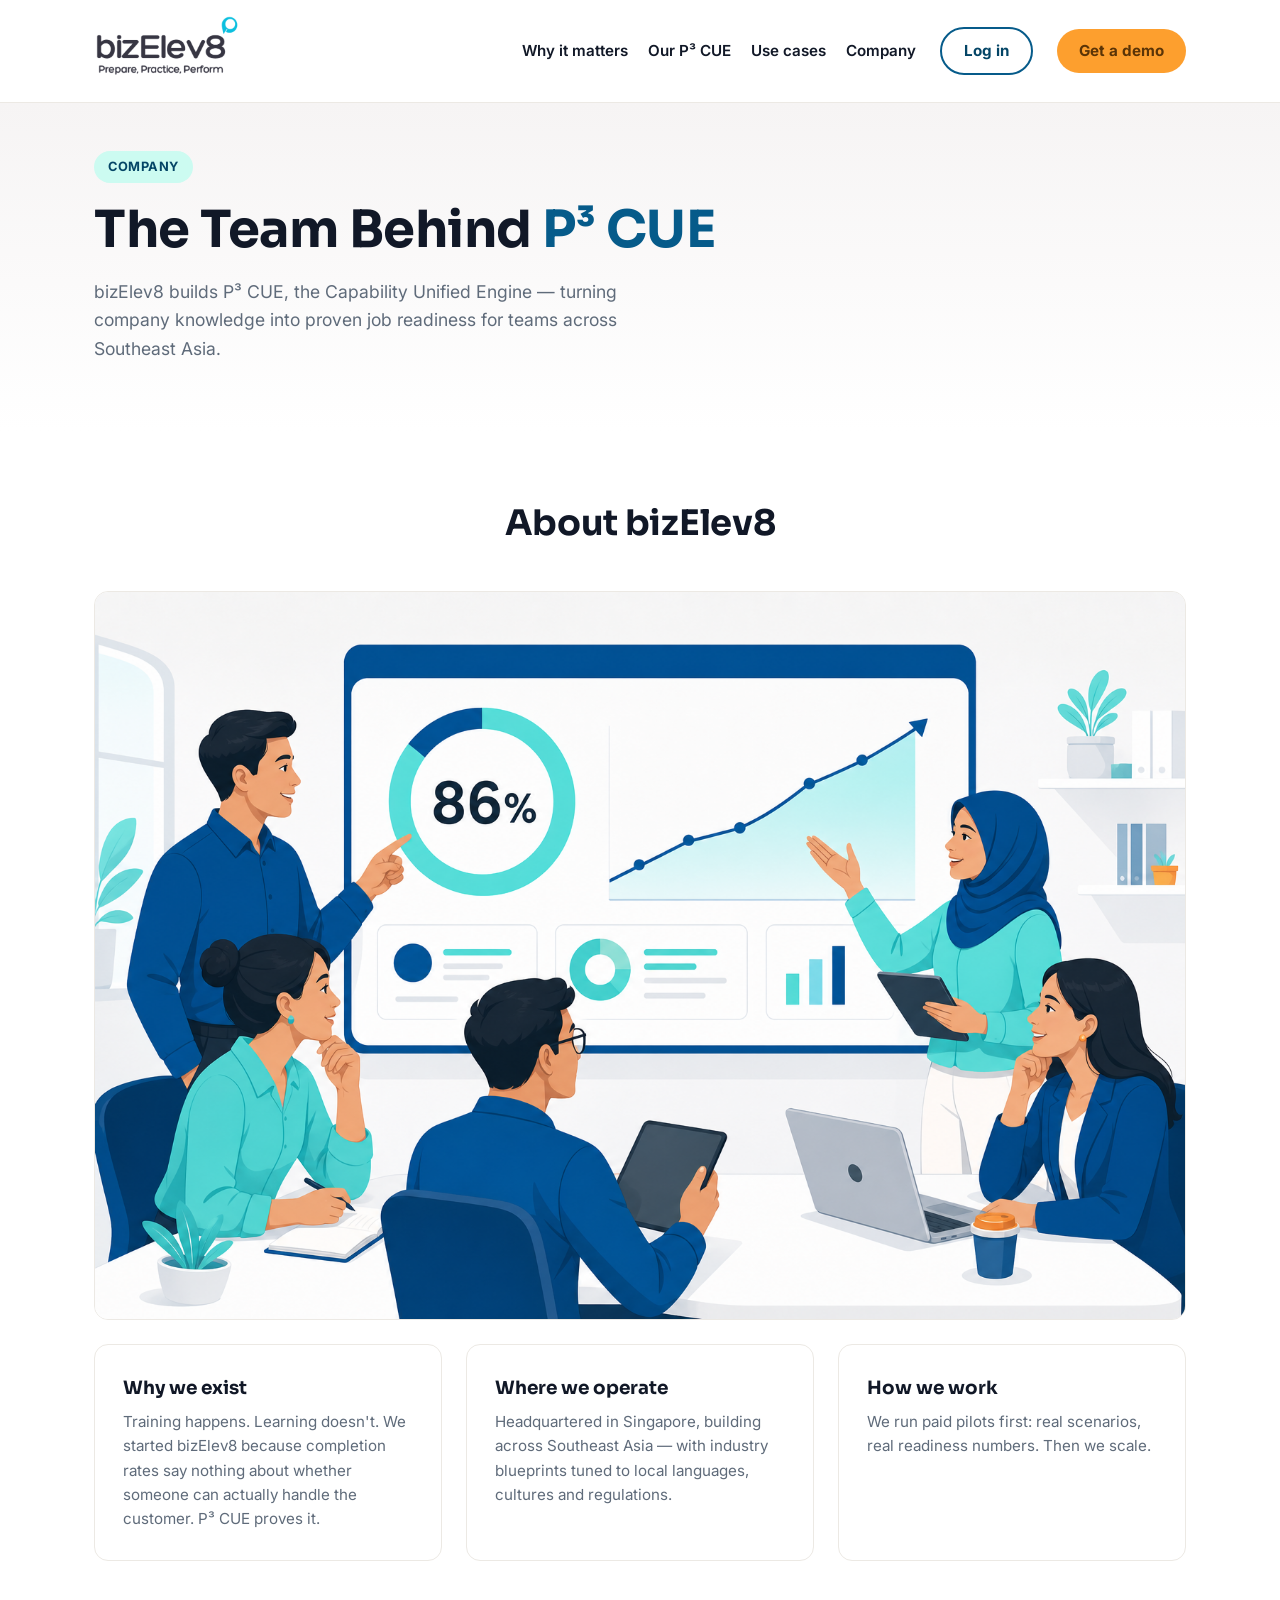
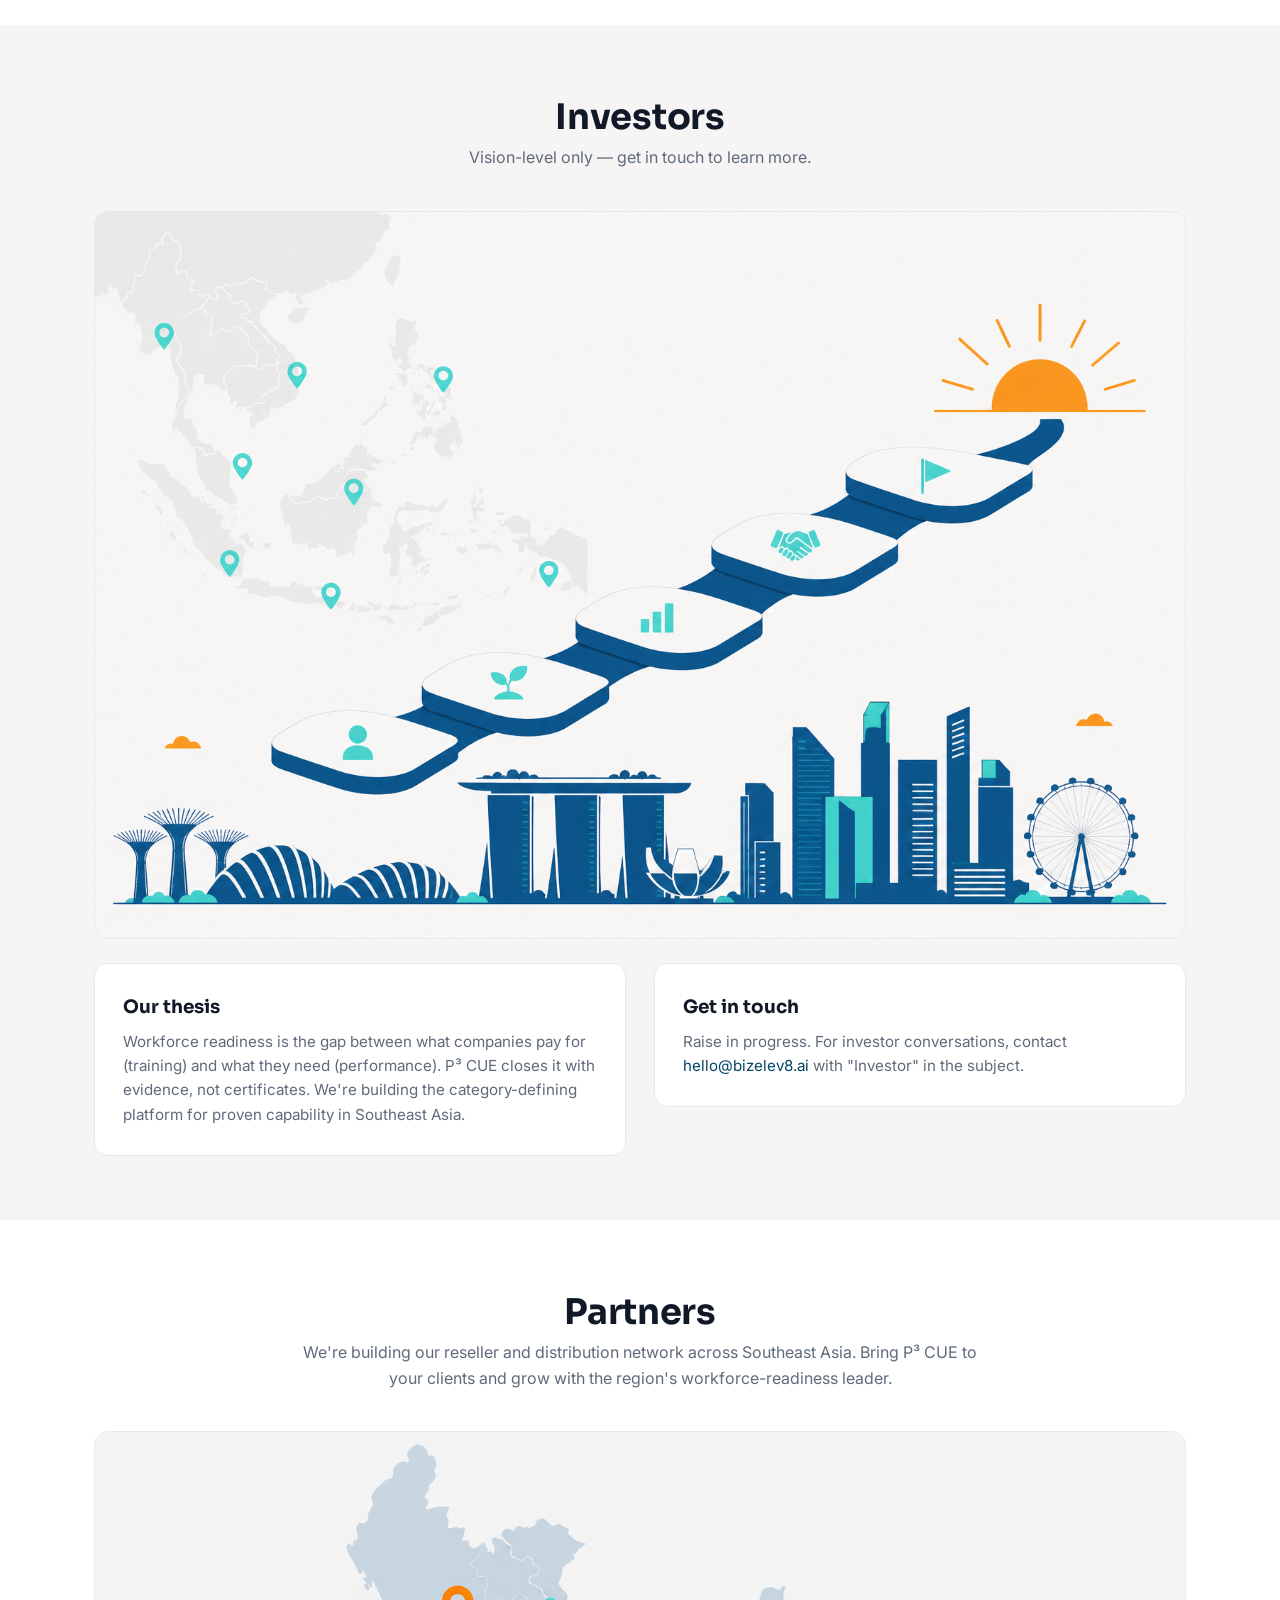
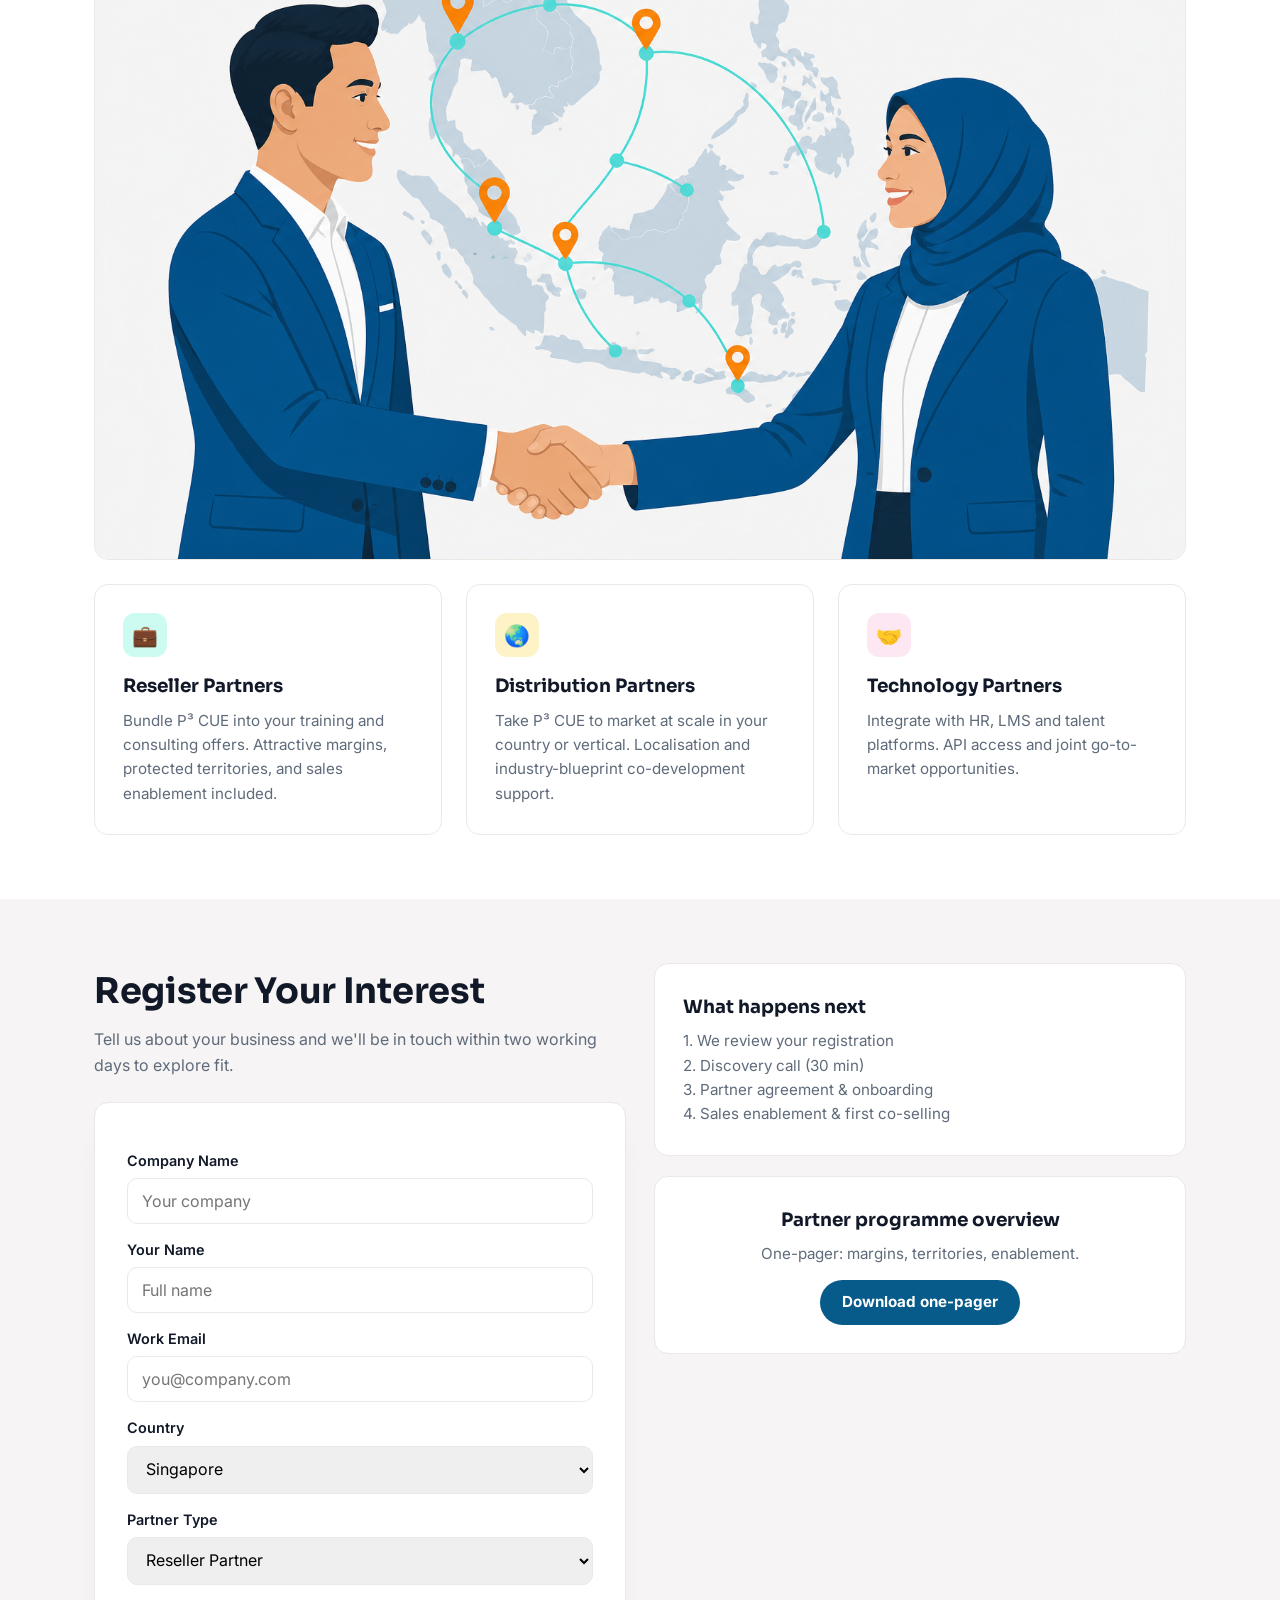
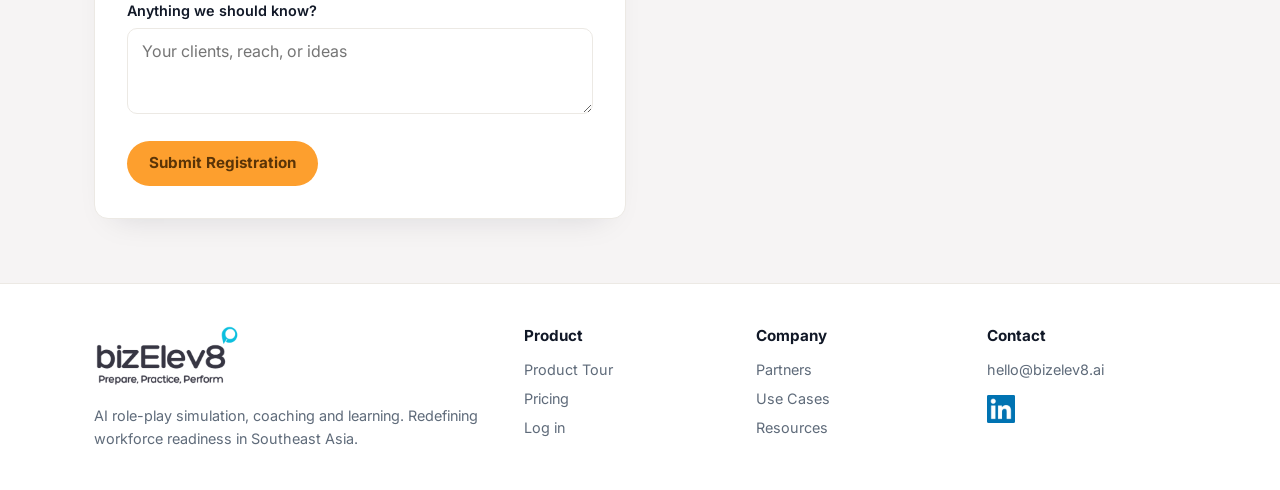
==== company.html @ cc0777cc "Initial commit: bizelev8.ai static site (Esleen skeleton, DEC-055)" ====
<!DOCTYPE html><html lang="en"><head><meta charset="utf-8"><meta name="viewport" content="width=device-width,initial-scale=1">
<title>Company — bizElev8 P³ CUE</title><link rel="icon" type="image/png" href="assets/img/favicon.png">
<link rel="stylesheet" href="styles.css"></head><body>
<header><div class="wrap"><nav>
<a class="logo" href="index.html"><img src="assets/img/logo.gif?v=2" alt="bizElev8 P³ CUE" style="height:64px;width:auto"></a>
<button class="nav-toggle" aria-label="Menu" aria-expanded="false" onclick="var n=document.getElementById('mnav');n.classList.toggle('open');this.setAttribute('aria-expanded',n.classList.contains('open'))"><span></span><span></span><span></span></button>
<div class="nav-links" id="mnav">
<a href="index.html#why">Why it matters</a><a href="product-tour.html">Our P³ CUE</a><a href="use-cases.html">Use cases</a><a href="company.html">Company</a>
</div>
<a class="btn btn-ghost" href="login.html">Log in</a>
<a class="btn btn-primary" href="pricing.html#contact">Get a demo</a>
</nav></div></header>

<section class="hero" style="padding:48px 0 40px"><div class="wrap">
<span class="kicker">COMPANY</span>
<h1>The Team Behind <em>P³ CUE</em></h1>
<p class="sub">bizElev8 builds P³ CUE, the Capability Unified Engine — turning company knowledge into proven job readiness for teams across Southeast Asia.</p>
</div></section>

<section><div class="wrap">
<div class="sec-head"><h2>About bizElev8</h2></div>
<div style="margin-bottom:24px"><img src="assets/img/about-team-scenario.png" alt="bizElev8 team collaborating around a P³ CUE readiness dashboard" style="width:100%;height:auto;border-radius:var(--radius);border:1px solid var(--line);display:block"></div>
<div class="grid-3">
<div class="card"><h3>Why we exist</h3><p>Training happens. Learning doesn't. We started bizElev8 because completion rates say nothing about whether someone can actually handle the customer. P³ CUE proves it.</p></div>
<div class="card"><h3>Where we operate</h3><p>Headquartered in Singapore, building across Southeast Asia — with industry blueprints tuned to local languages, cultures and regulations.</p></div>
<div class="card"><h3>How we work</h3><p>We run paid pilots first: real scenarios, real readiness numbers. Then we scale.</p></div>
</div></div></section>

<section class="alt"><div class="wrap">
<div class="sec-head"><h2>Investors</h2><p>Vision-level only — get in touch to learn more.</p></div>
<div style="margin-bottom:24px"><img src="assets/img/investors-vision-scenario.png" alt="P³ CUE growth vision across Southeast Asia" style="width:100%;height:auto;border-radius:var(--radius);border:1px solid var(--line);display:block"></div>
<div class="grid-2" style="align-items:start">
<div class="card"><h3>Our thesis</h3><p>Workforce readiness is the gap between what companies pay for (training) and what they need (performance). P³ CUE closes it with evidence, not certificates. We're building the category-defining platform for proven capability in Southeast Asia.</p></div>
<div class="card"><h3>Get in touch</h3><p>Raise in progress. For investor conversations, contact <a href="mailto:hello@bizelev8.ai">hello@bizelev8.ai</a> with "Investor" in the subject.</p></div>
</div></div></section>

<section><div class="wrap">
<div class="sec-head"><h2>Partners</h2><p>We're building our reseller and distribution network across Southeast Asia. Bring P³ CUE to your clients and grow with the region's workforce-readiness leader.</p></div>
<div style="margin-bottom:24px"><img src="assets/img/partners-network-scenario.png" alt="bizElev8 partner network across Southeast Asia" style="width:100%;height:auto;border-radius:var(--radius);border:1px solid var(--line);display:block"></div>
<div class="grid-3">
<div class="card"><div class="icon-dot" style="background:#CCFBF1">💼</div><h3>Reseller Partners</h3><p>Bundle P³ CUE into your training and consulting offers. Attractive margins, protected territories, and sales enablement included.</p></div>
<div class="card"><div class="icon-dot" style="background:#FEF3C7">🌏</div><h3>Distribution Partners</h3><p>Take P³ CUE to market at scale in your country or vertical. Localisation and industry-blueprint co-development support.</p></div>
<div class="card"><div class="icon-dot" style="background:#FCE7F3">🤝</div><h3>Technology Partners</h3><p>Integrate with HR, LMS and talent platforms. API access and joint go-to-market opportunities.</p></div>
</div></div></section>

<section class="alt" id="register"><div class="wrap grid-2" style="align-items:start">
<div>
<h2 style="margin-bottom:8px">Register Your Interest</h2>
<p style="color:var(--muted);margin-bottom:24px">Tell us about your business and we'll be in touch within two working days to explore fit.</p>
<div class="form-card">
<label for="company">Company Name</label><input id="company" type="text" placeholder="Your company">
<label for="name">Your Name</label><input id="name" type="text" placeholder="Full name">
<label for="email">Work Email</label><input id="email" type="email" placeholder="you@company.com">
<label for="country">Country</label>
<select id="country"><option>Singapore</option><option>Malaysia</option><option>Indonesia</option><option>Philippines</option><option>Thailand</option><option>Vietnam</option><option>Other</option></select>
<label for="ptype">Partner Type</label>
<select id="ptype"><option>Reseller Partner</option><option>Distribution Partner</option><option>Technology Partner</option></select>
<label for="msg">Anything we should know?</label><textarea id="msg" rows="3" placeholder="Your clients, reach, or ideas"></textarea>
<div style="margin-top:20px"><a class="btn btn-primary" href="#">Submit Registration</a></div>
</div>
</div>
<div>
<div class="card" style="margin-bottom:20px"><h3>What happens next</h3>
<p>1. We review your registration<br>2. Discovery call (30 min)<br>3. Partner agreement &amp; onboarding<br>4. Sales enablement &amp; first co-selling</p></div>
<div class="card" style="text-align:center"><h3>Partner programme overview</h3><p style="margin-bottom:14px">One-pager: margins, territories, enablement.</p><a class="btn btn-teal" href="#">Download one-pager</a></div>
</div>
</div></section>

<footer><div class="wrap foot-grid">
<div><img src="assets/img/logo.gif?v=2" alt="bizElev8" style="height:64px;width:auto"><p style="margin-top:10px">AI role-play simulation, coaching and learning. Redefining workforce readiness in Southeast Asia.</p></div>
<div><h4>Product</h4><a href="product-tour.html">Product Tour</a><a href="pricing.html">Pricing</a><a href="login.html">Log in</a></div>
<div><h4>Company</h4><a href="company.html">Partners</a><a href="use-cases.html">Use Cases</a><a href="resources.html">Resources</a></div>
<div><h4>Contact</h4><a href="mailto:hello@bizelev8.ai">hello@bizelev8.ai</a><a href="https://www.linkedin.com/company/bizelev8" aria-label="LinkedIn"><img src="assets/img/linkedin.png" alt="LinkedIn" style="width:28px;height:28px;margin-top:8px"></a></div>
</div></footer>
</body></html>
---- styles.css ----
@import url('https://fonts.googleapis.com/css2?family=Sora:wght@400;500;600;700&family=Inter:wght@400;500;600&display=swap');
:root{--teal:#065b8a;--teal-dark:#044566;--orange:#FD9F2E;--orange-text:#5a3407;--ink:#111827;--muted:#5f6b7a;--bg:#FFFFFF;--soft:#f6f4f4;--line:#ece9e4;--turquoise:#40E0D0;--lavender:#a1c2fa;--radius:14px}
*{margin:0;padding:0;box-sizing:border-box}
html{scroll-behavior:smooth}
body{font-family:'Inter',system-ui,-apple-system,sans-serif;color:var(--ink);background:var(--bg);line-height:1.6}
a{color:var(--teal-dark);text-decoration:none}
img{max-width:100%}
.wrap{max-width:1140px;margin:0 auto;padding:0 24px}
/* Nav */
header{position:sticky;top:0;z-index:50;background:rgba(255,255,255,.92);backdrop-filter:blur(8px);border-bottom:1px solid var(--line)}
nav{display:flex;align-items:center;gap:24px;padding:14px 0}
.logo{font-weight:800;font-size:1.25rem;color:var(--ink)}
.logo span{color:var(--teal)}
.logo .sup{color:var(--orange);font-size:.7em;vertical-align:super}
.nav-links{display:flex;gap:20px;margin-left:auto}
.nav-links a{color:var(--ink);font-weight:600;font-size:.95rem}
.nav-links a:hover{color:var(--teal)}
.btn{display:inline-block;padding:10px 22px;border-radius:999px;font-weight:700;font-size:.95rem;cursor:pointer;border:none;transition:.2s}
.btn-ghost{background:transparent;border:2px solid var(--teal);color:var(--teal-dark)}
.btn-primary{background:var(--orange);color:var(--orange-text)}
.btn-primary:hover{background:#f09018;color:var(--orange-text)}
.btn-teal{background:var(--teal);color:#fff}
.btn-teal:hover{background:var(--teal-dark);color:#fff}
/* Hero */
.hero{padding:72px 0 56px;background:linear-gradient(180deg,var(--soft),#fff)}
.hero-grid{display:grid;grid-template-columns:1.15fr 1fr;gap:48px;align-items:center}
.kicker{display:inline-block;background:#CCFBF1;color:var(--teal-dark);font-weight:700;font-size:.8rem;padding:6px 14px;border-radius:999px;margin-bottom:18px;letter-spacing:.5px}
h1,h2,h3,.logo{font-family:'Sora',sans-serif}
h1{font-size:clamp(2rem,4.5vw,3.2rem);line-height:1.15;letter-spacing:-.5px}
h1 em{color:var(--teal);font-style:normal}
h2{font-size:clamp(1.5rem,3vw,2.2rem);letter-spacing:-.3px}
.sub{color:var(--muted);font-size:1.1rem;margin:18px 0 28px;max-width:34em}
.cta-row{display:flex;gap:14px;flex-wrap:wrap;align-items:center}
.cta-row .note{color:var(--muted);font-size:.85rem}
/* Proof card */
.proof-card{background:#fff;border:1px solid var(--line);border-radius:var(--radius);box-shadow:0 20px 40px -18px rgba(13,148,136,.35);padding:28px}
.proof-card .t{font-weight:700;font-size:.85rem;color:var(--muted);text-transform:uppercase;letter-spacing:1px}
.ring-wrap{display:flex;justify-content:center;margin:18px 0}
.ring{--pct:86;width:170px;height:170px;border-radius:50%;background:conic-gradient(var(--teal) calc(var(--pct)*1%),#E6F7F4 0);display:grid;place-items:center}
.ring .inner{width:132px;height:132px;border-radius:50%;background:#fff;display:grid;place-items:center;flex-direction:column}
.ring b{font-size:2.2rem;color:var(--teal-dark)}
.ring small{color:var(--muted)}
.bars{display:flex;flex-direction:column;gap:10px;margin-top:10px}
.bar-row{display:grid;grid-template-columns:110px 1fr 40px;align-items:center;gap:10px;font-size:.85rem;color:var(--muted)}
.bar{height:10px;border-radius:5px;background:#E6F7F4;overflow:hidden}
.bar i{display:block;height:100%;background:linear-gradient(90deg,var(--teal),#2DD4BF)}
/* Sections */
section{padding:64px 0}
section.alt{background:var(--soft)}
.sec-head{text-align:center;max-width:44em;margin:0 auto 40px}
.sec-head p{color:var(--muted)}
.grid-3{display:grid;grid-template-columns:repeat(3,1fr);gap:24px}
.grid-4{display:grid;grid-template-columns:repeat(4,1fr);gap:20px}
.grid-2{display:grid;grid-template-columns:1fr 1fr;gap:28px}
.card{background:#fff;border:1px solid var(--line);border-radius:var(--radius);padding:28px;transition:.2s}
.card:hover{box-shadow:0 16px 32px -16px rgba(15,23,42,.18);transform:translateY(-2px)}
.card h3{margin-bottom:8px;font-size:1.15rem}
.card p{color:var(--muted);font-size:.95rem}
.card .num{display:inline-grid;place-items:center;width:40px;height:40px;border-radius:12px;background:#CCFBF1;color:var(--teal-dark);font-weight:800;margin-bottom:14px}
.icon-dot{width:44px;height:44px;border-radius:12px;display:grid;place-items:center;font-size:1.3rem;margin-bottom:14px}
.shot{border-radius:12px;border:1.5px dashed var(--teal);background:repeating-linear-gradient(45deg,#F0FDFA,#F0FDFA 12px,#fff 12px,#fff 24px);display:grid;place-items:center;color:var(--teal-dark);font-weight:600;font-size:.85rem;min-height:150px;text-align:center;padding:12px}
.framework-visual{max-width:960px;margin:0 auto 30px}
.framework-visual img{display:block;width:100%;height:auto;border:1px solid var(--line);border-radius:var(--radius);box-shadow:0 24px 54px -32px rgba(17,24,39,.35);background:#fff}
/* Stats */
.stats{display:grid;grid-template-columns:repeat(3,1fr);gap:24px;text-align:center}
.stat b{font-size:3rem;color:var(--teal);display:block}
.stat span{color:var(--muted)}
/* Steps */
.steps{display:flex;flex-direction:column;gap:40px}
.step{display:grid;grid-template-columns:64px 1fr 1fr;gap:24px;align-items:center}
.step .n{width:56px;height:56px;border-radius:50%;background:var(--teal);color:#fff;display:grid;place-items:center;font-size:1.3rem;font-weight:800}
.step:nth-child(even) .body{order:3}
.step:nth-child(even) .shot{order:2}
/* Phone */
.phone{width:240px;border:10px solid var(--ink);border-radius:36px;margin:0 auto;overflow:hidden;background:#fff;box-shadow:0 24px 48px -20px rgba(15,23,42,.4)}
.phone .notch{height:22px;background:var(--ink);border-radius:0 0 12px 12px}
.phone .scr{min-height:300px;display:grid;place-items:center;color:var(--teal-dark);font-weight:600;font-size:.8rem;padding:12px;text-align:center}
/* Testimonial */
.quote{background:#fff;border:1px solid var(--line);border-left:6px solid var(--orange);border-radius:var(--radius);padding:32px;max-width:46em;margin:0 auto}
.quote p{font-size:1.1rem;font-style:italic}
.quote .who{margin-top:16px;font-weight:700}
.quote .who small{display:block;color:var(--muted);font-weight:400}
/* Forms */
.form-card{background:#fff;border:1px solid var(--line);border-radius:var(--radius);padding:32px;box-shadow:0 16px 32px -20px rgba(15,23,42,.15)}
label{display:block;font-weight:600;font-size:.9rem;margin:14px 0 6px}
input,select,textarea{width:100%;padding:12px 14px;border:1.5px solid var(--line);border-radius:10px;font-size:1rem;font-family:inherit}
input:focus,select:focus,textarea:focus{outline:2px solid var(--teal);border-color:var(--teal)}
/* Pricing */
.pkg-base{border:2px solid var(--teal);position:relative}
.badge{position:absolute;top:-14px;left:24px;background:var(--teal);color:#fff;font-size:.75rem;font-weight:700;padding:4px 12px;border-radius:999px}
.addon .badge{background:var(--orange)}
.chk{color:var(--teal);font-weight:800;margin-right:8px}
.toggle-visual{display:flex;gap:10px;flex-wrap:wrap;justify-content:center;margin-top:8px}
.toggle-visual span{border:1.5px solid var(--line);border-radius:999px;padding:6px 16px;font-size:.85rem;font-weight:600;color:var(--muted)}
.toggle-visual span.on{border-color:var(--teal);color:var(--teal-dark);background:var(--soft)}
.toggle-visual span.add{border-color:var(--orange);color:var(--orange);background:#FFF7ED}
/* CTA band */
.band{background:linear-gradient(120deg,#044566,#065b8a 70%,#0a7ba8);color:#fff;text-align:center;padding:64px 24px;position:relative;overflow:hidden}
.band h2{color:#fff}
.band p{opacity:.9;margin:12px 0 28px}
.band .btn-primary{background:#fff;color:#044566}
.band::after{content:"";position:absolute;width:340px;height:340px;border-radius:50%;background:var(--turquoise);opacity:.18;right:-80px;top:-120px;pointer-events:none}
.band .btn-ghost{border-color:#fff;color:#fff}
/* Footer */
footer{border-top:1px solid var(--line);padding:40px 0;color:var(--muted);font-size:.9rem}
.foot-grid{display:grid;grid-template-columns:2fr 1fr 1fr 1fr;gap:32px}
.foot-grid h4{color:var(--ink);margin-bottom:10px;font-size:.95rem}
.foot-grid a{display:block;color:var(--muted);margin:6px 0}
.foot-grid a:hover{color:var(--teal)}
/* Responsive */
@media(max-width:900px){
.hero-grid,.grid-2{grid-template-columns:1fr}
.grid-3{grid-template-columns:1fr 1fr}
.grid-4{grid-template-columns:1fr 1fr}
.step{grid-template-columns:56px 1fr}
.step .shot{display:none}
.nav-links{display:none}
.foot-grid{grid-template-columns:1fr 1fr}
.stats{grid-template-columns:1fr}
}
@media(max-width:560px){.grid-3,.grid-4{grid-template-columns:1fr}}

/* Mobile hamburger nav */
.nav-toggle{display:none;background:none;border:1px solid var(--line);border-radius:8px;padding:8px 10px;cursor:pointer;margin-left:auto}
.nav-toggle span{display:block;width:20px;height:2px;background:var(--ink);margin:4px 0;transition:.2s}
@media(max-width:900px){
.nav-toggle{display:block}
.nav-links{display:none;position:absolute;top:100%;left:0;right:0;background:#fff;border-bottom:1px solid var(--line);flex-direction:column;gap:0;padding:8px 24px 16px;box-shadow:0 12px 24px rgba(16,35,72,.08)}
.nav-links a{padding:12px 0;border-bottom:1px solid var(--line)}
.nav-links a:last-child{border-bottom:none}
.nav-links.open{display:flex}
nav .btn-ghost{display:none}
header .wrap{position:relative}
}

/* Use-case blocks */
.uc-img{width:100%;height:auto;display:block;border-radius:var(--radius);border:1px solid var(--line)}
@media(max-width:900px){
  .grid-2 > .card{order:1}
  .grid-2 > .uc-img{order:2}
  .grid-2{gap:16px}
  .wrap p, .card p{font-size:1rem;line-height:1.6}
  .hero{padding:48px 0 28px}
  section > .wrap[style*="gap:48px"]{gap:32px !important}
}
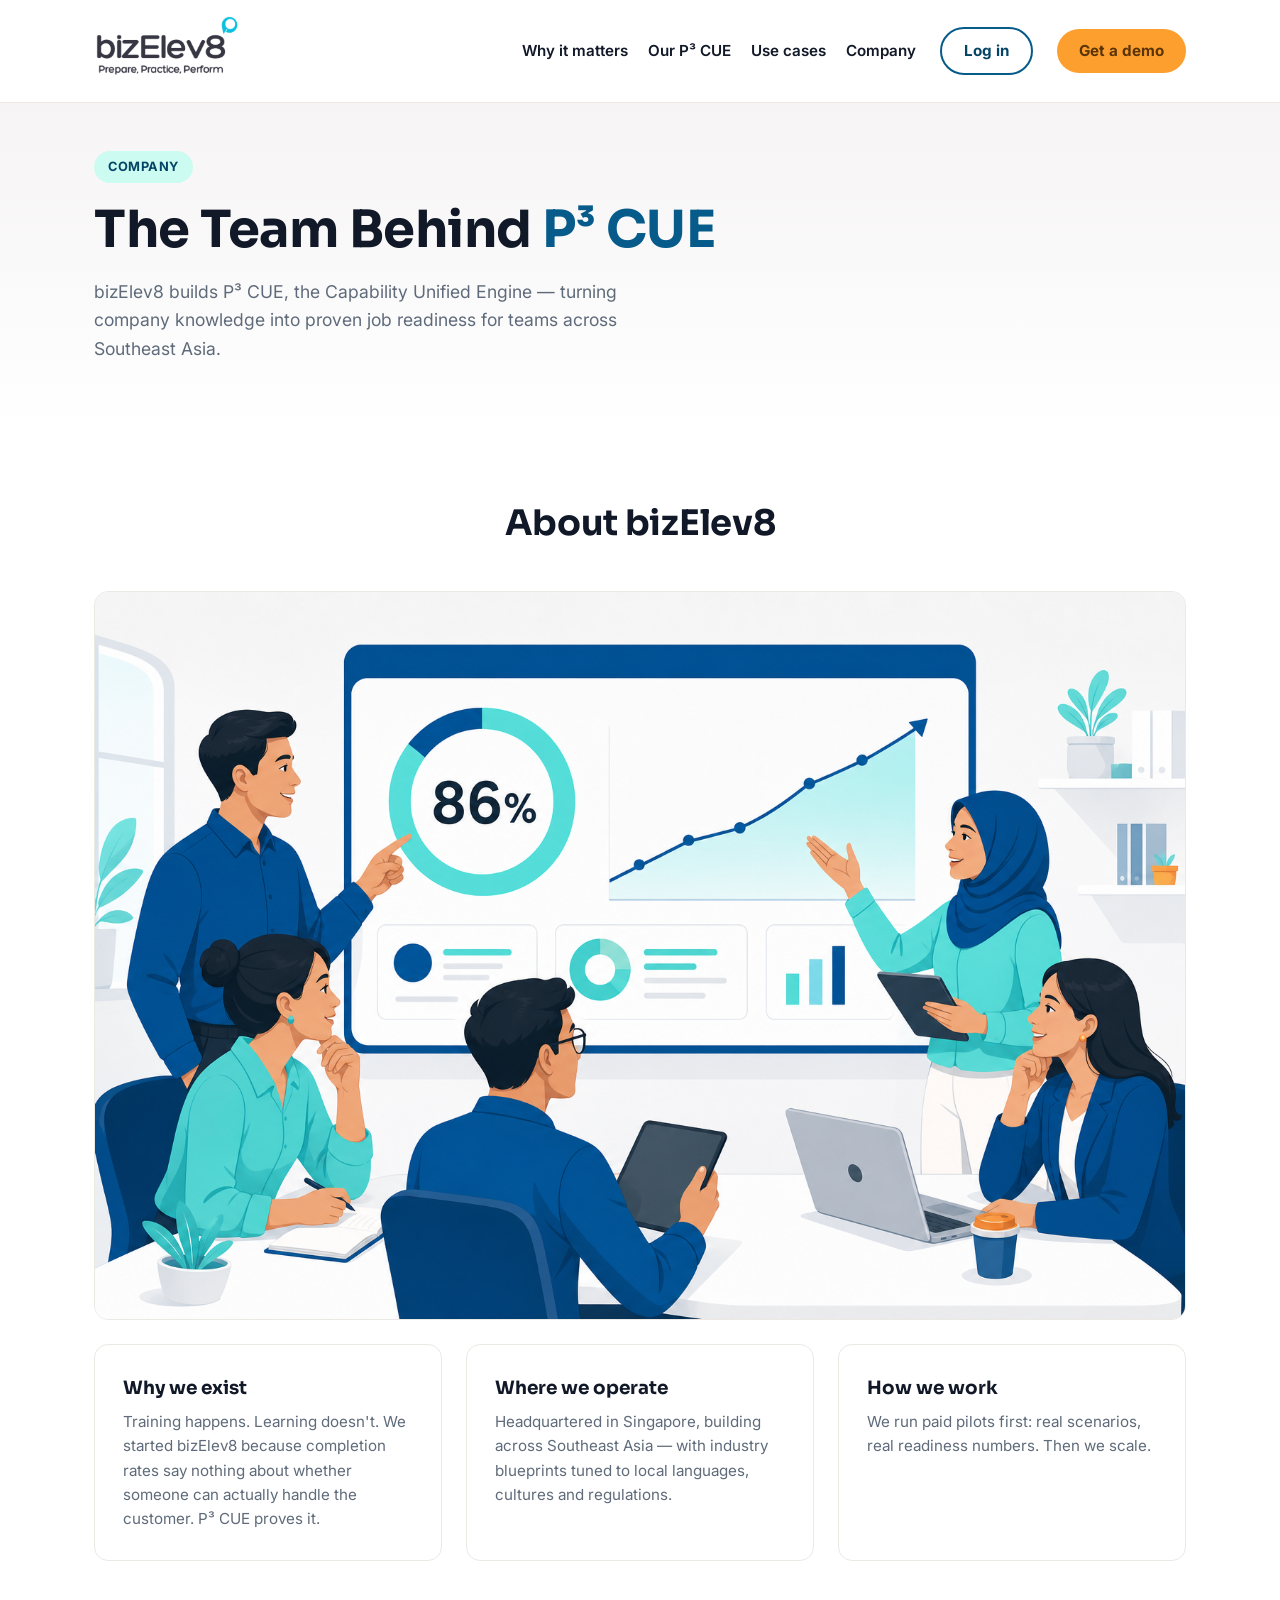
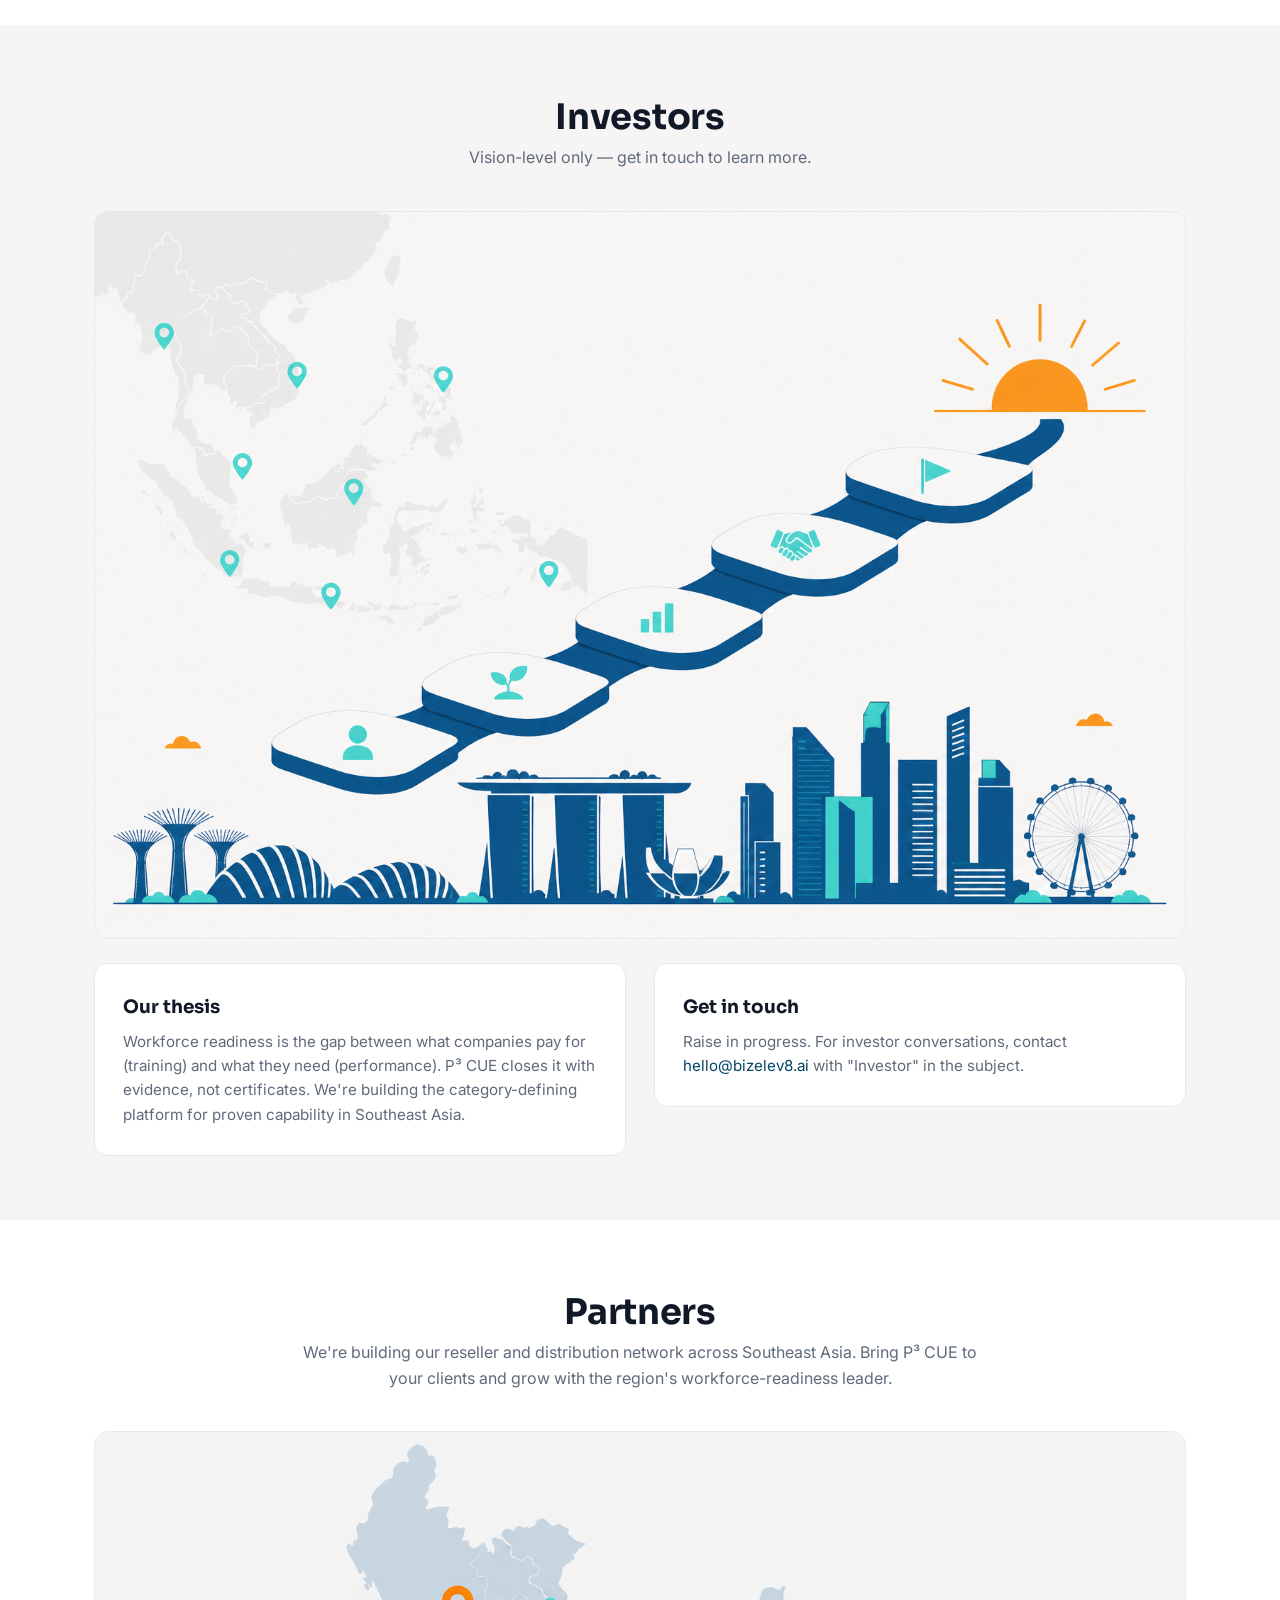
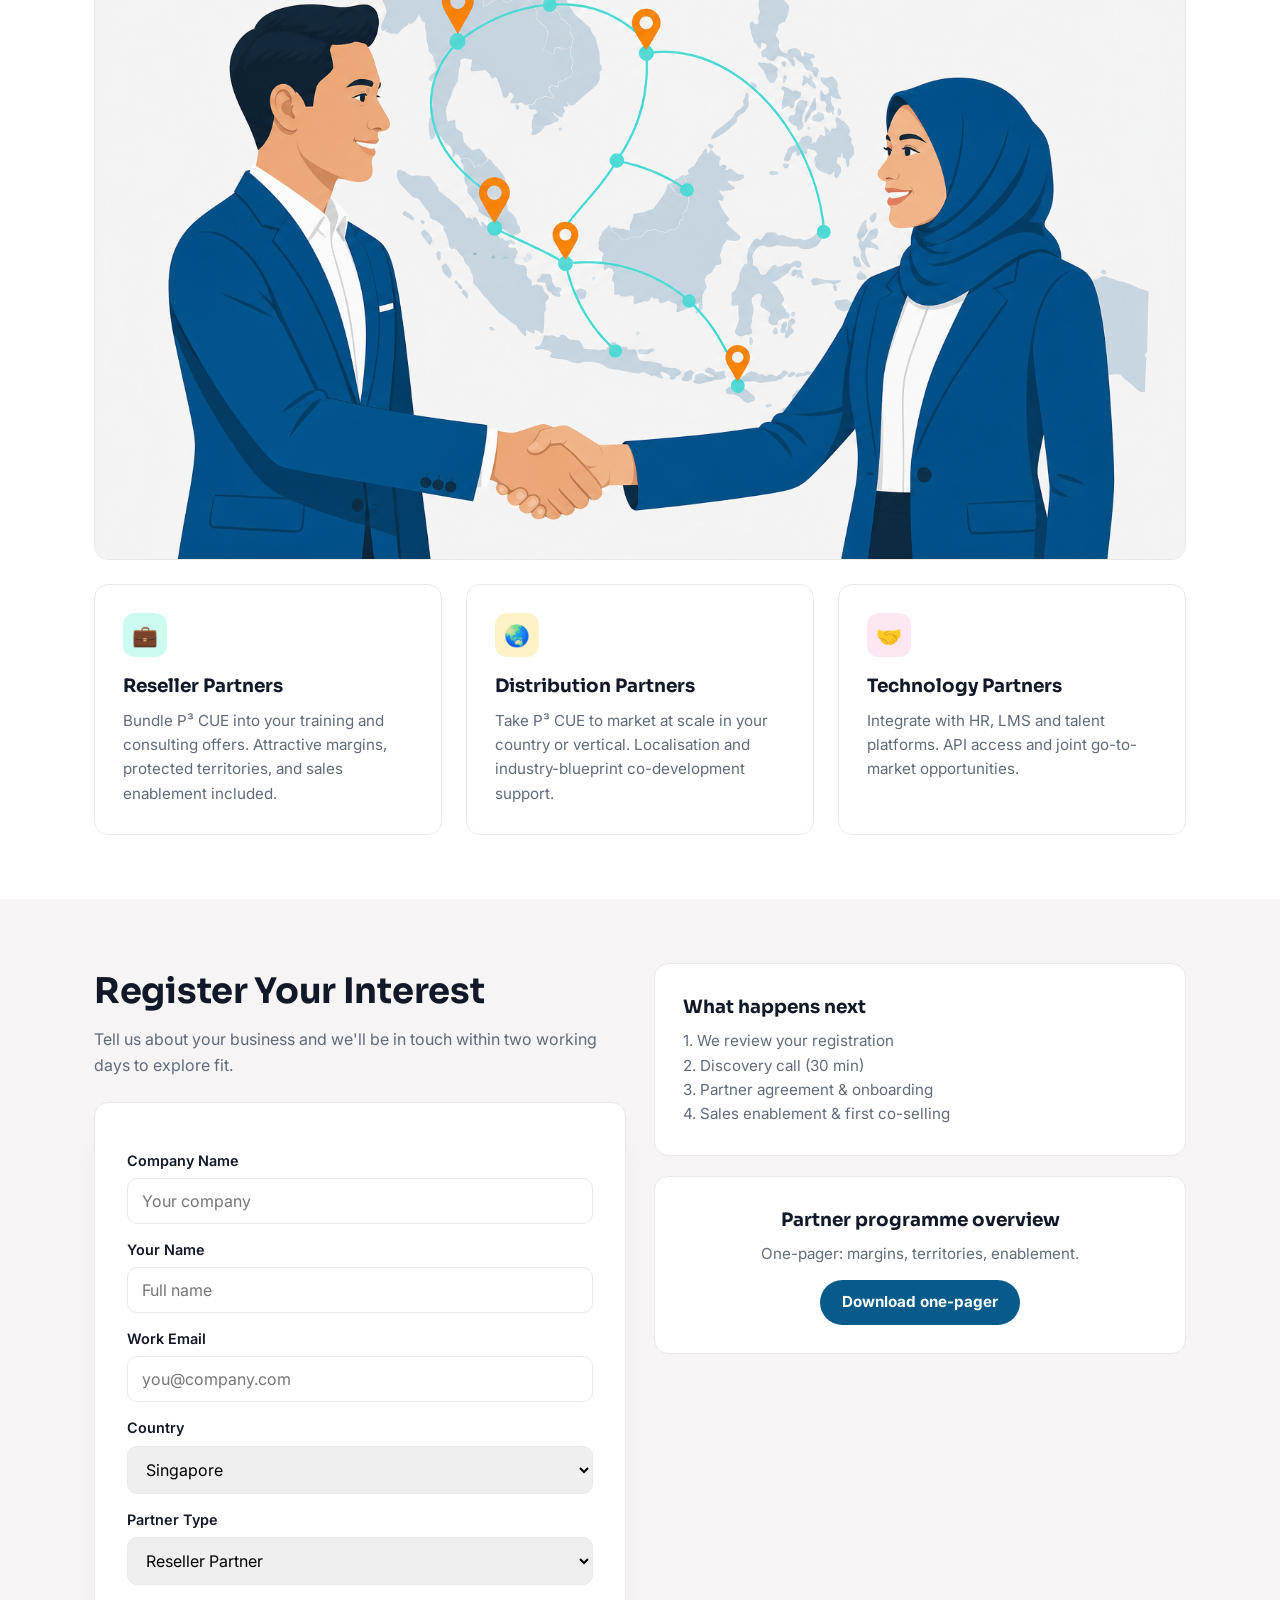
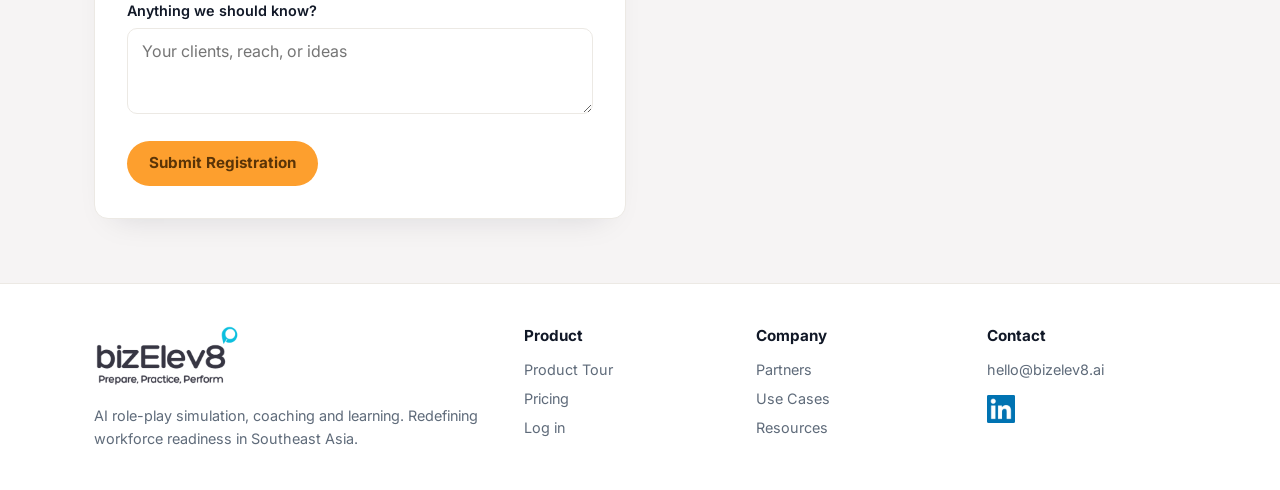
==== commit cf7ac71e: "Update Bizelev8 website draft" ====
--- a/company.html
+++ b/company.html
@@ -3,11 +3,12 @@
 <link rel="stylesheet" href="styles.css"></head><body>
 <header><div class="wrap"><nav>
 <a class="logo" href="index.html"><img src="assets/img/logo.gif?v=2" alt="bizElev8 P³ CUE" style="height:64px;width:auto"></a>
-<button class="nav-toggle" aria-label="Menu" aria-expanded="false" onclick="var n=document.getElementById('mnav');n.classList.toggle('open');this.setAttribute('aria-expanded',n.classList.contains('open'))"><span></span><span></span><span></span></button>
+<button class="nav-toggle" aria-label="Menu" aria-expanded="false" aria-controls="mnav" type="button"><span></span><span></span><span></span></button>
 <div class="nav-links" id="mnav">
 <a href="index.html#why">Why it matters</a><a href="product-tour.html">Our P³ CUE</a><a href="use-cases.html">Use cases</a><a href="company.html">Company</a>
+<div class="nav-cta"><a class="btn btn-ghost" href="https://app.bizelev8.ai">Log in</a><a class="btn btn-primary" href="pricing.html#contact">Get a demo</a></div>
 </div>
-<a class="btn btn-ghost" href="login.html">Log in</a>
+<a class="btn btn-ghost" href="https://app.bizelev8.ai">Log in</a>
 <a class="btn btn-primary" href="pricing.html#contact">Get a demo</a>
 </nav></div></header>
 
@@ -68,8 +69,9 @@
 
 <footer><div class="wrap foot-grid">
 <div><img src="assets/img/logo.gif?v=2" alt="bizElev8" style="height:64px;width:auto"><p style="margin-top:10px">AI role-play simulation, coaching and learning. Redefining workforce readiness in Southeast Asia.</p></div>
-<div><h4>Product</h4><a href="product-tour.html">Product Tour</a><a href="pricing.html">Pricing</a><a href="login.html">Log in</a></div>
+<div><h4>Product</h4><a href="product-tour.html">Product Tour</a><a href="pricing.html">Pricing</a><a href="https://app.bizelev8.ai">Log in</a></div>
 <div><h4>Company</h4><a href="company.html">Partners</a><a href="use-cases.html">Use Cases</a><a href="resources.html">Resources</a></div>
 <div><h4>Contact</h4><a href="mailto:hello@bizelev8.ai">hello@bizelev8.ai</a><a href="https://www.linkedin.com/company/bizelev8" aria-label="LinkedIn"><img src="assets/img/linkedin.png" alt="LinkedIn" style="width:28px;height:28px;margin-top:8px"></a></div>
 </div></footer>
+<script src="nav.js" defer></script>
 </body></html>
--- a/styles.css
+++ b/styles.css
@@ -123,12 +123,16 @@
 /* Mobile hamburger nav */
 .nav-toggle{display:none;background:none;border:1px solid var(--line);border-radius:8px;padding:8px 10px;cursor:pointer;margin-left:auto}
 .nav-toggle span{display:block;width:20px;height:2px;background:var(--ink);margin:4px 0;transition:.2s}
+.nav-toggle:focus-visible{outline:2px solid var(--teal);outline-offset:2px}
+.nav-links .nav-cta{display:none}
 @media(max-width:900px){
 .nav-toggle{display:block}
 .nav-links{display:none;position:absolute;top:100%;left:0;right:0;background:#fff;border-bottom:1px solid var(--line);flex-direction:column;gap:0;padding:8px 24px 16px;box-shadow:0 12px 24px rgba(16,35,72,.08)}
 .nav-links a{padding:12px 0;border-bottom:1px solid var(--line)}
 .nav-links a:last-child{border-bottom:none}
 .nav-links.open{display:flex}
+.nav-links .nav-cta{display:flex;gap:12px;padding:16px 0 4px;flex-wrap:wrap}
+.nav-links .nav-cta a{flex:1 1 140px;text-align:center;border-bottom:none;padding:10px 22px}
 nav .btn-ghost{display:none}
 header .wrap{position:relative}
 }
@@ -143,3 +147,62 @@
   .hero{padding:48px 0 28px}
   section > .wrap[style*="gap:48px"]{gap:32px !important}
 }
+
+/* Mobile spacing & readability (375–414px) */
+@media (max-width:414px){
+  .wrap{padding:0 16px}
+  body{font-size:.98rem}
+  /* Hero */
+  .hero{padding:40px 0 32px}
+  .kicker{font-size:.75rem;padding:6px 12px;margin-bottom:14px;letter-spacing:.4px}
+  h1{line-height:1.22}
+  .sub{font-size:1.02rem;line-height:1.6;margin:14px 0 22px}
+  .cta-row{gap:10px}
+  .cta-row .note{font-size:.8rem;line-height:1.45;width:100%}
+  /* Tap targets */
+  .btn{min-height:48px;display:inline-flex;align-items:center;justify-content:center;padding:12px 22px;font-size:.95rem}
+  .cta-row > .btn{flex:1 1 auto}
+  /* Cards */
+  .card{padding:22px 18px}
+  .card h3{font-size:1.08rem;margin-bottom:6px}
+  .card p{font-size:.95rem;line-height:1.62}
+  .card .num,.icon-dot{margin-bottom:12px}
+  .grid-3,.grid-4{gap:14px}
+  /* Sections */
+  section{padding:44px 0}
+  .sec-head{margin-bottom:26px}
+  /* Stats & source readability */
+  .stats{gap:22px}
+  .stat b{font-size:2.3rem;line-height:1.15;letter-spacing:-.5px}
+  .stat span{font-size:.9rem;line-height:1.5;display:block;padding:0 4px}
+  .stat small{display:block;font-size:.78rem;line-height:1.45;color:var(--muted);opacity:.85;margin-top:8px;padding:0 4px}
+  /* Proof card */
+  .proof-card{padding:20px 16px}
+  .ring-wrap{margin:14px 0}
+  .ring{width:150px;height:150px}
+  .ring .inner{width:116px;height:116px}
+  .ring b{font-size:1.9rem}
+  .bar-row{grid-template-columns:88px 1fr 36px;font-size:.8rem;gap:8px}
+  /* Steps */
+  .steps{gap:26px}
+  .step{grid-template-columns:48px 1fr;gap:14px}
+  .step .n{width:48px;height:48px;font-size:1.1rem}
+  /* Quote */
+  .quote{padding:22px 18px}
+  .quote p{font-size:1.02rem;line-height:1.6}
+  /* Forms */
+  .form-card{padding:22px 16px}
+  label{font-size:.9rem;margin:16px 0 6px}
+  input,select,textarea{font-size:16px;padding:13px 14px;min-height:48px}
+  /* Pricing */
+  .toggle-visual span{font-size:.8rem;padding:8px 14px}
+  /* CTA band */
+  .band{padding:44px 16px}
+  .band .btn{flex:1 1 auto}
+  .band .cta-row{gap:10px}
+  /* Footer */
+  footer{padding:32px 0;font-size:.85rem}
+  .foot-grid{gap:24px}
+  .foot-grid h4{font-size:.92rem;margin-bottom:8px}
+  .foot-grid a{display:block;padding:9px 0;margin:0;line-height:1.4}
+}
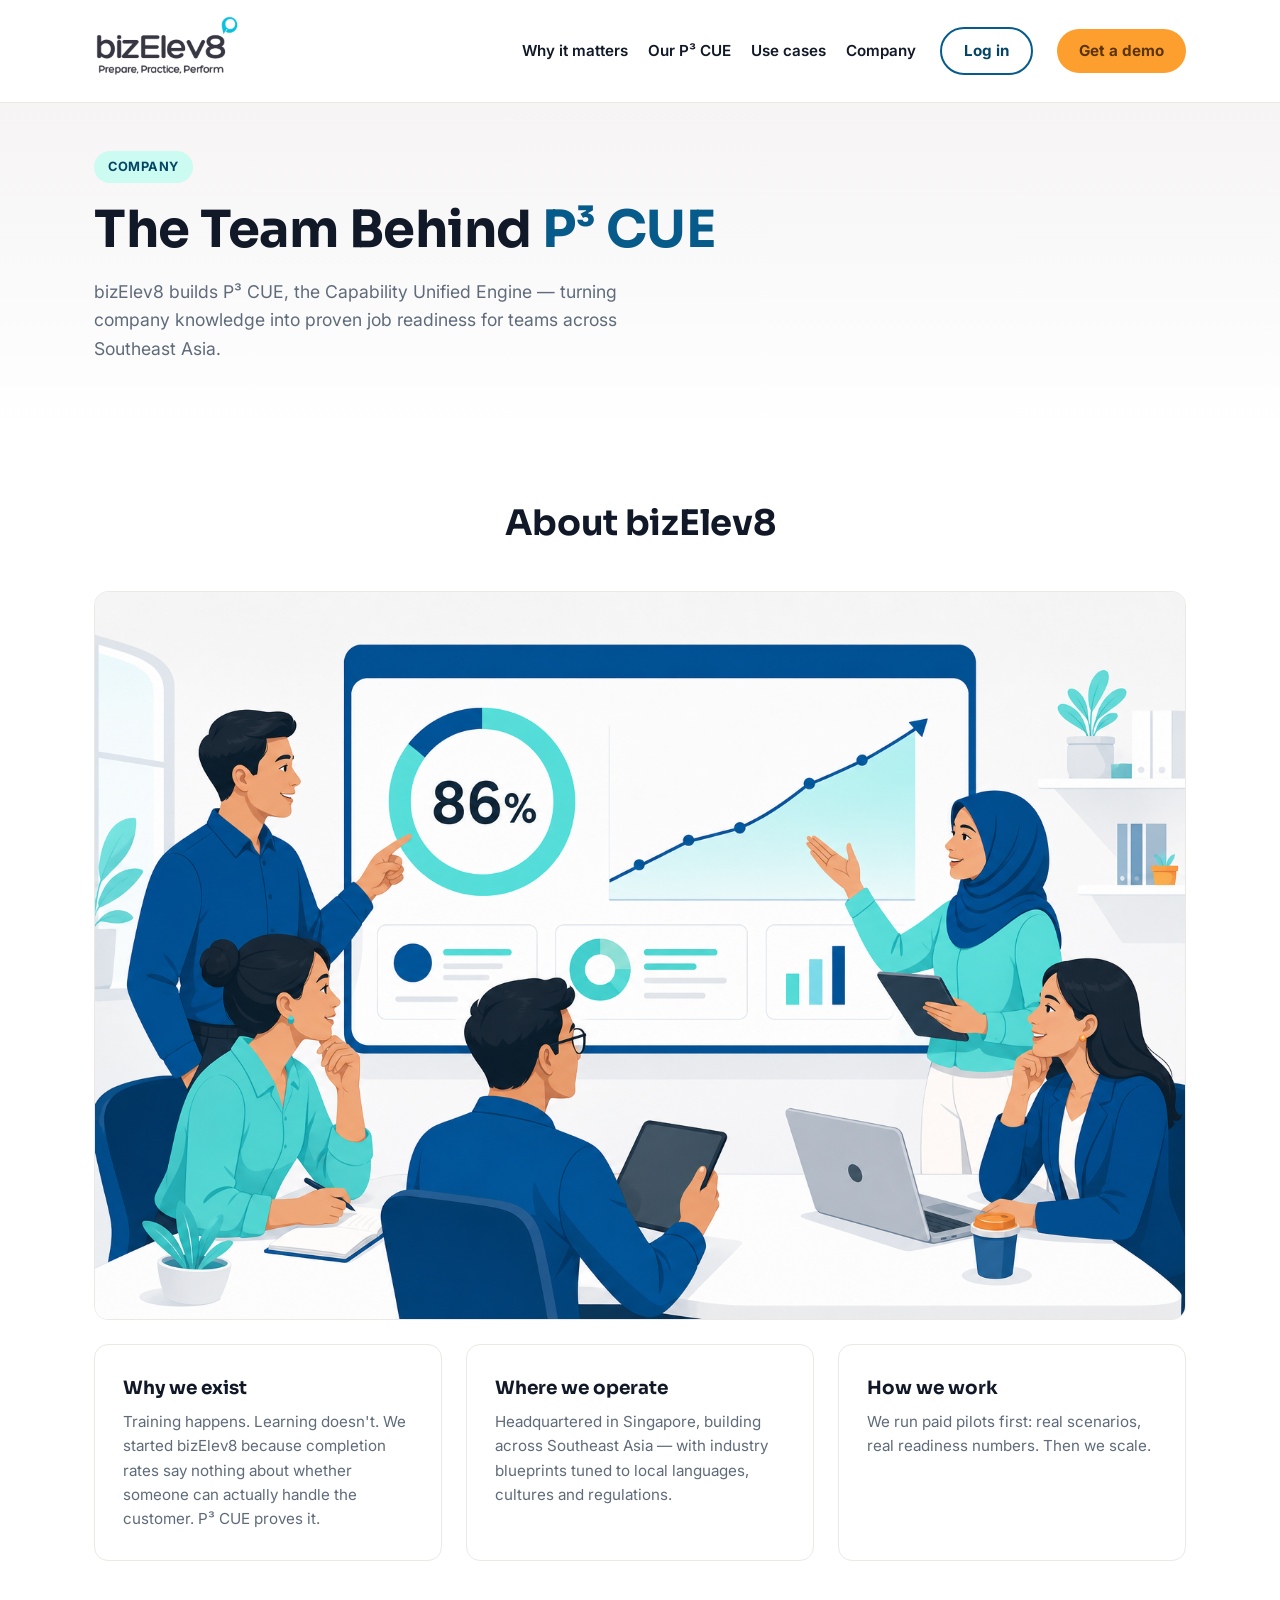
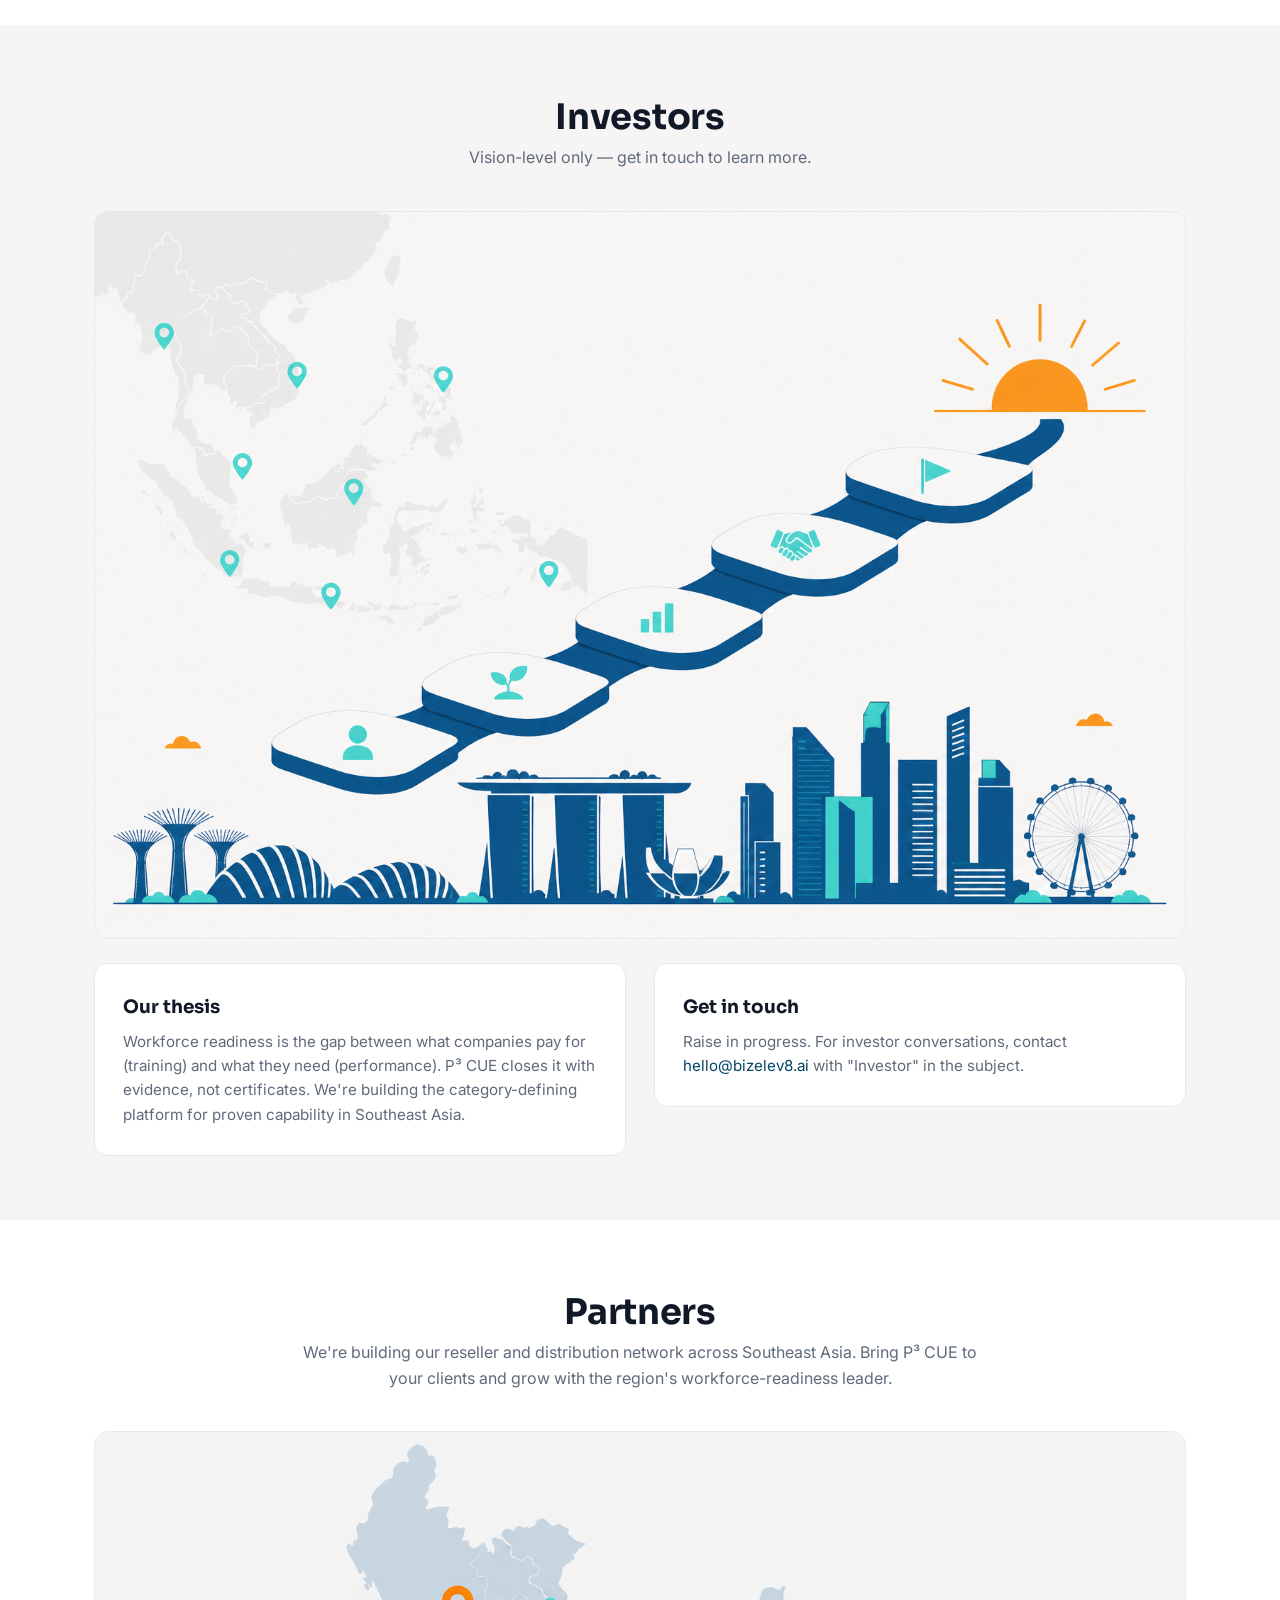
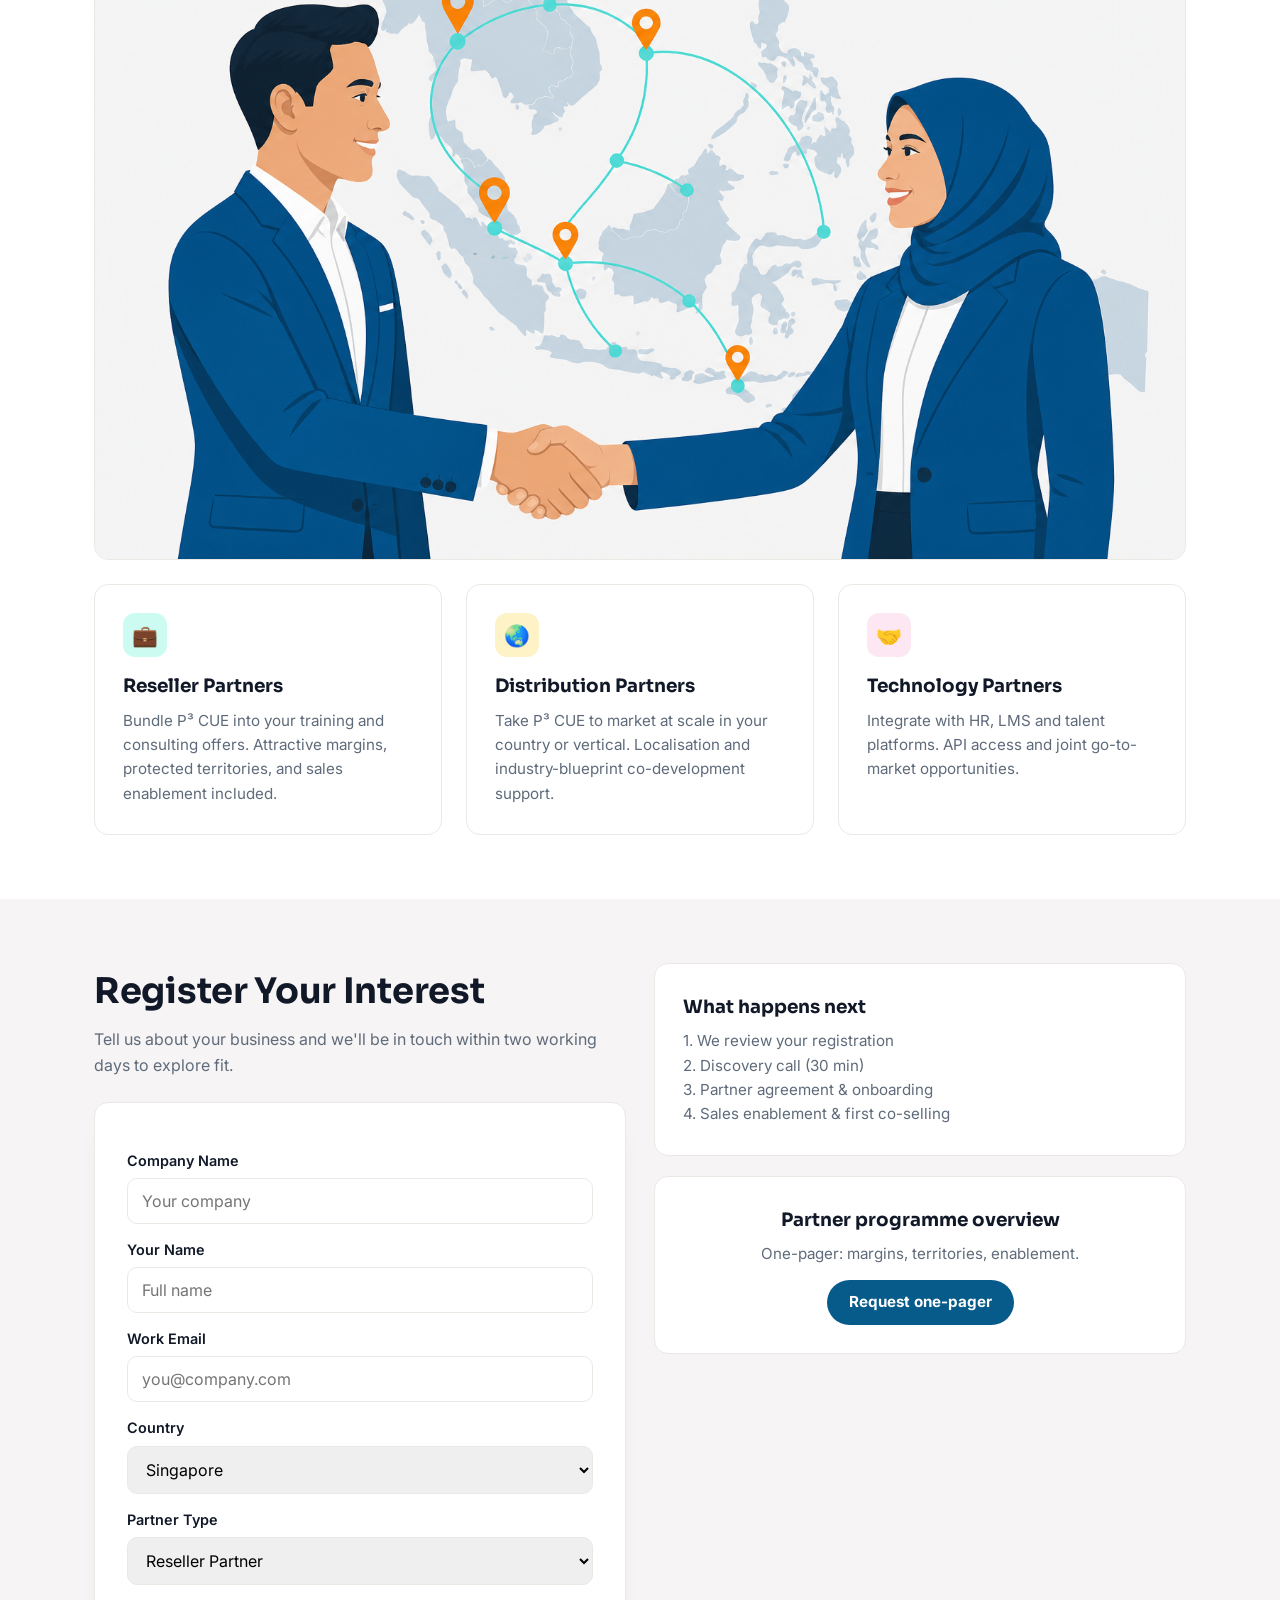
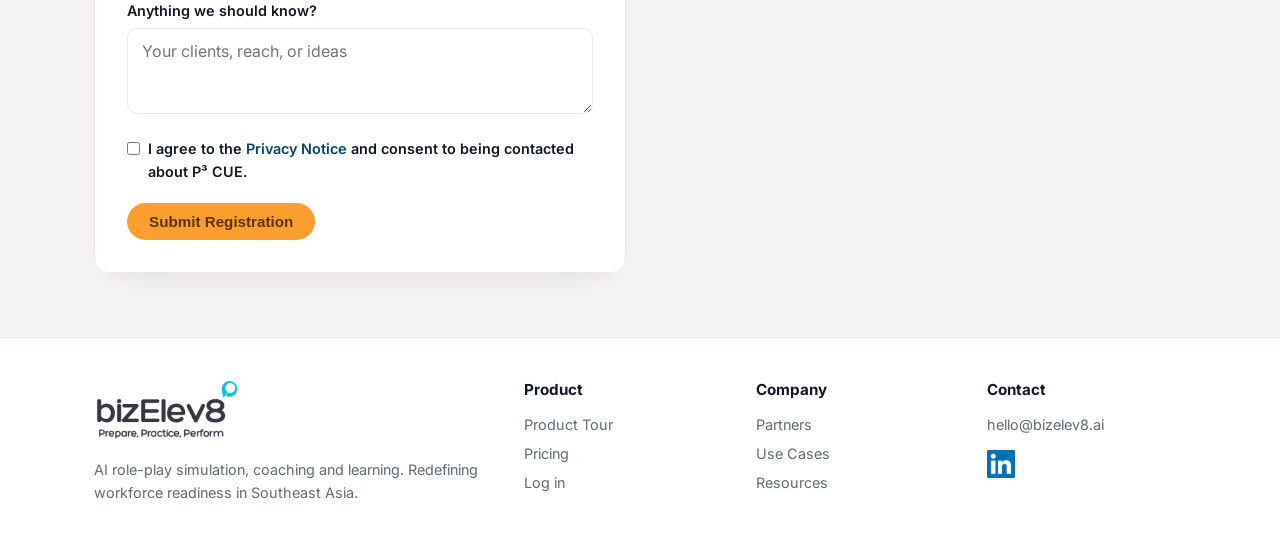
==== commit 6fbfdbc9: "feat: add secure website lead capture" ====
--- a/company.html
+++ b/company.html
@@ -1,6 +1,6 @@
 <!DOCTYPE html><html lang="en"><head><meta charset="utf-8"><meta name="viewport" content="width=device-width,initial-scale=1">
 <title>Company — bizElev8 P³ CUE</title><link rel="icon" type="image/png" href="assets/img/favicon.png">
-<link rel="stylesheet" href="styles.css"></head><body>
+<link rel="stylesheet" href="styles.css"><script src="posthog.js"></script></head><body>
 <header><div class="wrap"><nav>
 <a class="logo" href="index.html"><img src="assets/img/logo.gif?v=2" alt="bizElev8 P³ CUE" style="height:64px;width:auto"></a>
 <button class="nav-toggle" aria-label="Menu" aria-expanded="false" aria-controls="mnav" type="button"><span></span><span></span><span></span></button>
@@ -48,22 +48,23 @@
 <div>
 <h2 style="margin-bottom:8px">Register Your Interest</h2>
 <p style="color:var(--muted);margin-bottom:24px">Tell us about your business and we'll be in touch within two working days to explore fit.</p>
-<div class="form-card">
-<label for="company">Company Name</label><input id="company" type="text" placeholder="Your company">
-<label for="name">Your Name</label><input id="name" type="text" placeholder="Full name">
-<label for="email">Work Email</label><input id="email" type="email" placeholder="you@company.com">
+<form class="form-card" data-lead-form="partner">
+<label for="company">Company Name</label><input id="company" name="company" type="text" placeholder="Your company" required minlength="2">
+<label for="name">Your Name</label><input id="name" name="name" type="text" placeholder="Full name" required minlength="2">
+<label for="email">Work Email</label><input id="email" name="email" type="email" placeholder="you@company.com" required>
 <label for="country">Country</label>
-<select id="country"><option>Singapore</option><option>Malaysia</option><option>Indonesia</option><option>Philippines</option><option>Thailand</option><option>Vietnam</option><option>Other</option></select>
+<select id="country" name="country"><option>Singapore</option><option>Malaysia</option><option>Indonesia</option><option>Philippines</option><option>Thailand</option><option>Vietnam</option><option>Other</option></select>
 <label for="ptype">Partner Type</label>
-<select id="ptype"><option>Reseller Partner</option><option>Distribution Partner</option><option>Technology Partner</option></select>
-<label for="msg">Anything we should know?</label><textarea id="msg" rows="3" placeholder="Your clients, reach, or ideas"></textarea>
-<div style="margin-top:20px"><a class="btn btn-primary" href="#">Submit Registration</a></div>
-</div>
+<select id="ptype" name="partnershipType"><option>Reseller Partner</option><option>Distribution Partner</option><option>Technology Partner</option></select>
+<label for="msg">Anything we should know?</label><textarea id="msg" name="message" rows="3" placeholder="Your clients, reach, or ideas"></textarea>
+<label style="display:flex;gap:8px;align-items:start;margin-top:16px"><input name="consent" type="checkbox" required style="width:auto;margin-top:5px"> <span>I agree to the <a href="privacy.html">Privacy Notice</a> and consent to being contacted about P³ CUE.</span></label>
+<div style="margin-top:20px"><button class="btn btn-primary" type="submit">Submit Registration</button></div>
+</form>
 </div>
 <div>
 <div class="card" style="margin-bottom:20px"><h3>What happens next</h3>
 <p>1. We review your registration<br>2. Discovery call (30 min)<br>3. Partner agreement &amp; onboarding<br>4. Sales enablement &amp; first co-selling</p></div>
-<div class="card" style="text-align:center"><h3>Partner programme overview</h3><p style="margin-bottom:14px">One-pager: margins, territories, enablement.</p><a class="btn btn-teal" href="#">Download one-pager</a></div>
+<div class="card" style="text-align:center"><h3>Partner programme overview</h3><p style="margin-bottom:14px">One-pager: margins, territories, enablement.</p><a class="btn btn-teal" href="mailto:hello@bizelev8.ai?subject=Partner%20programme%20overview">Request one-pager</a></div>
 </div>
 </div></section>
 
@@ -73,5 +74,5 @@
 <div><h4>Company</h4><a href="company.html">Partners</a><a href="use-cases.html">Use Cases</a><a href="resources.html">Resources</a></div>
 <div><h4>Contact</h4><a href="mailto:hello@bizelev8.ai">hello@bizelev8.ai</a><a href="https://www.linkedin.com/company/bizelev8" aria-label="LinkedIn"><img src="assets/img/linkedin.png" alt="LinkedIn" style="width:28px;height:28px;margin-top:8px"></a></div>
 </div></footer>
-<script src="nav.js" defer></script>
+<script src="nav.js" defer></script><script src="posthog.js"></script><script src="lead-capture.js"></script>
 </body></html>
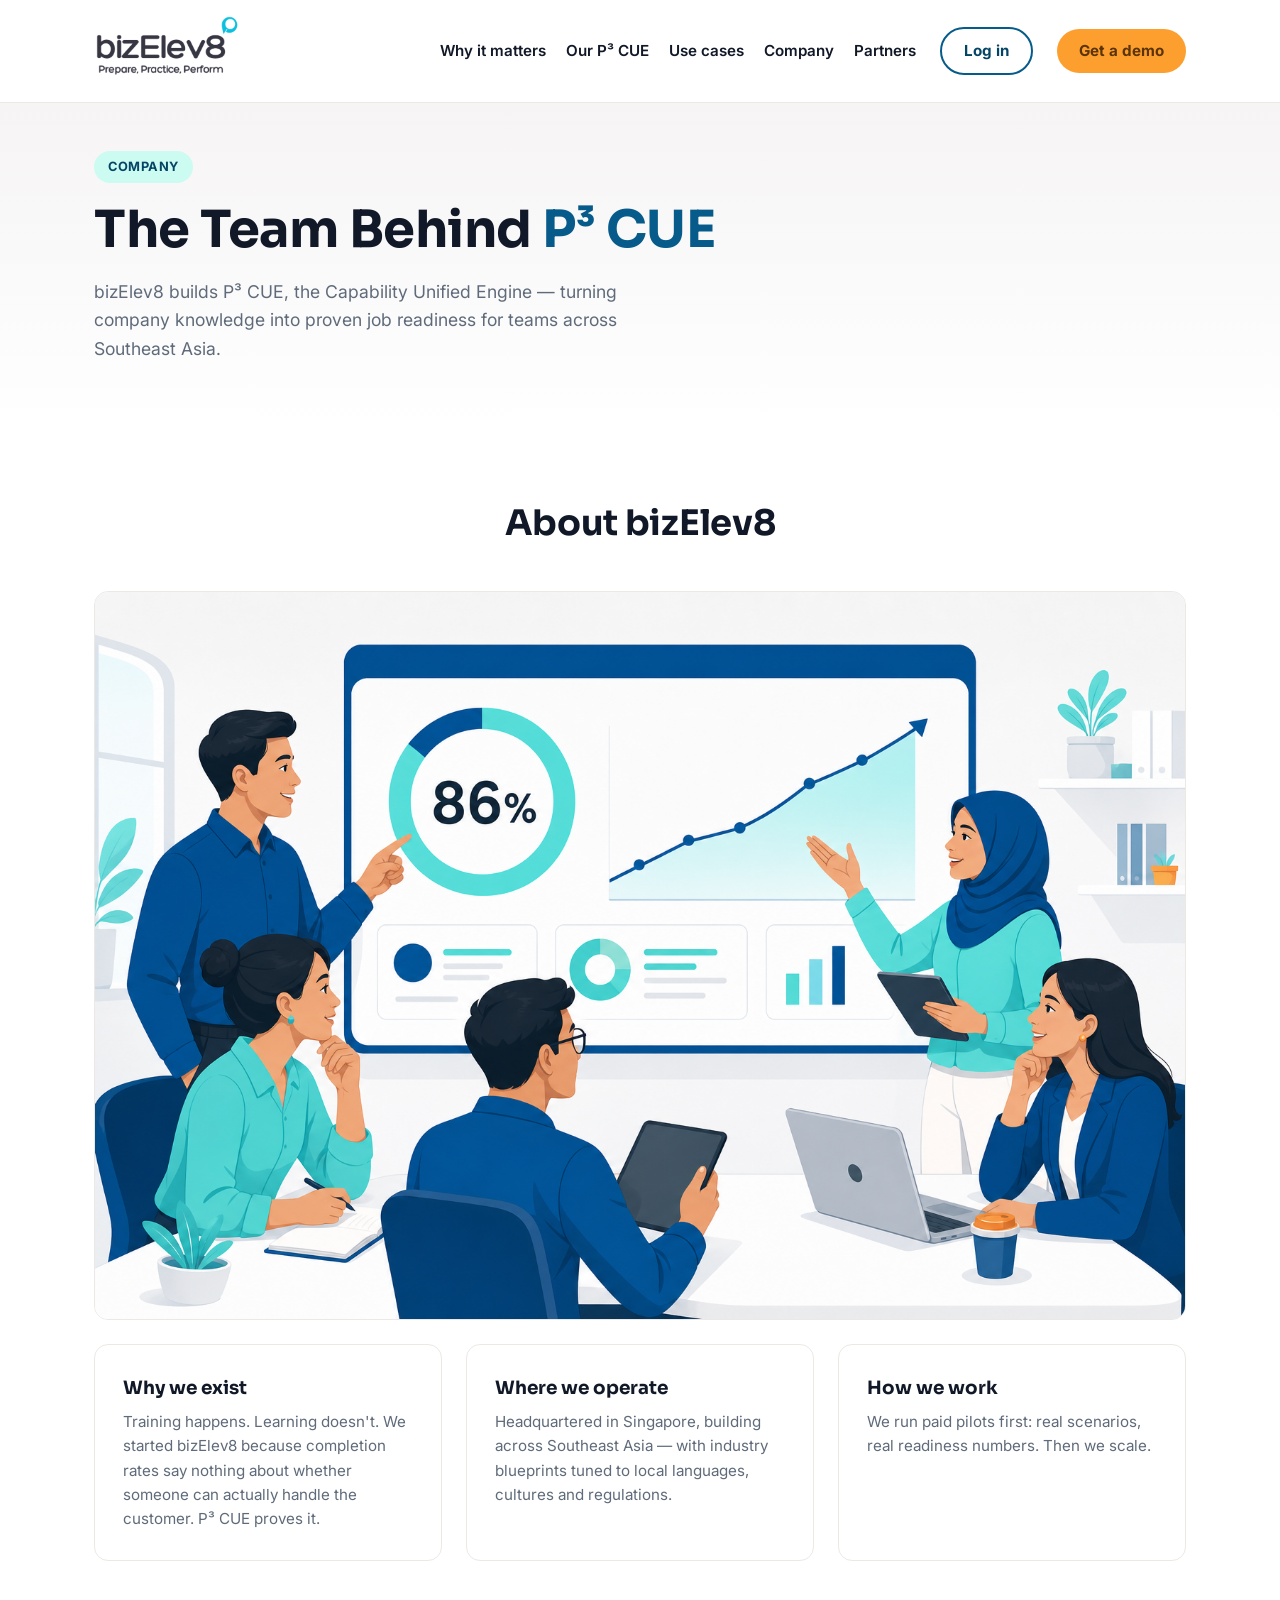
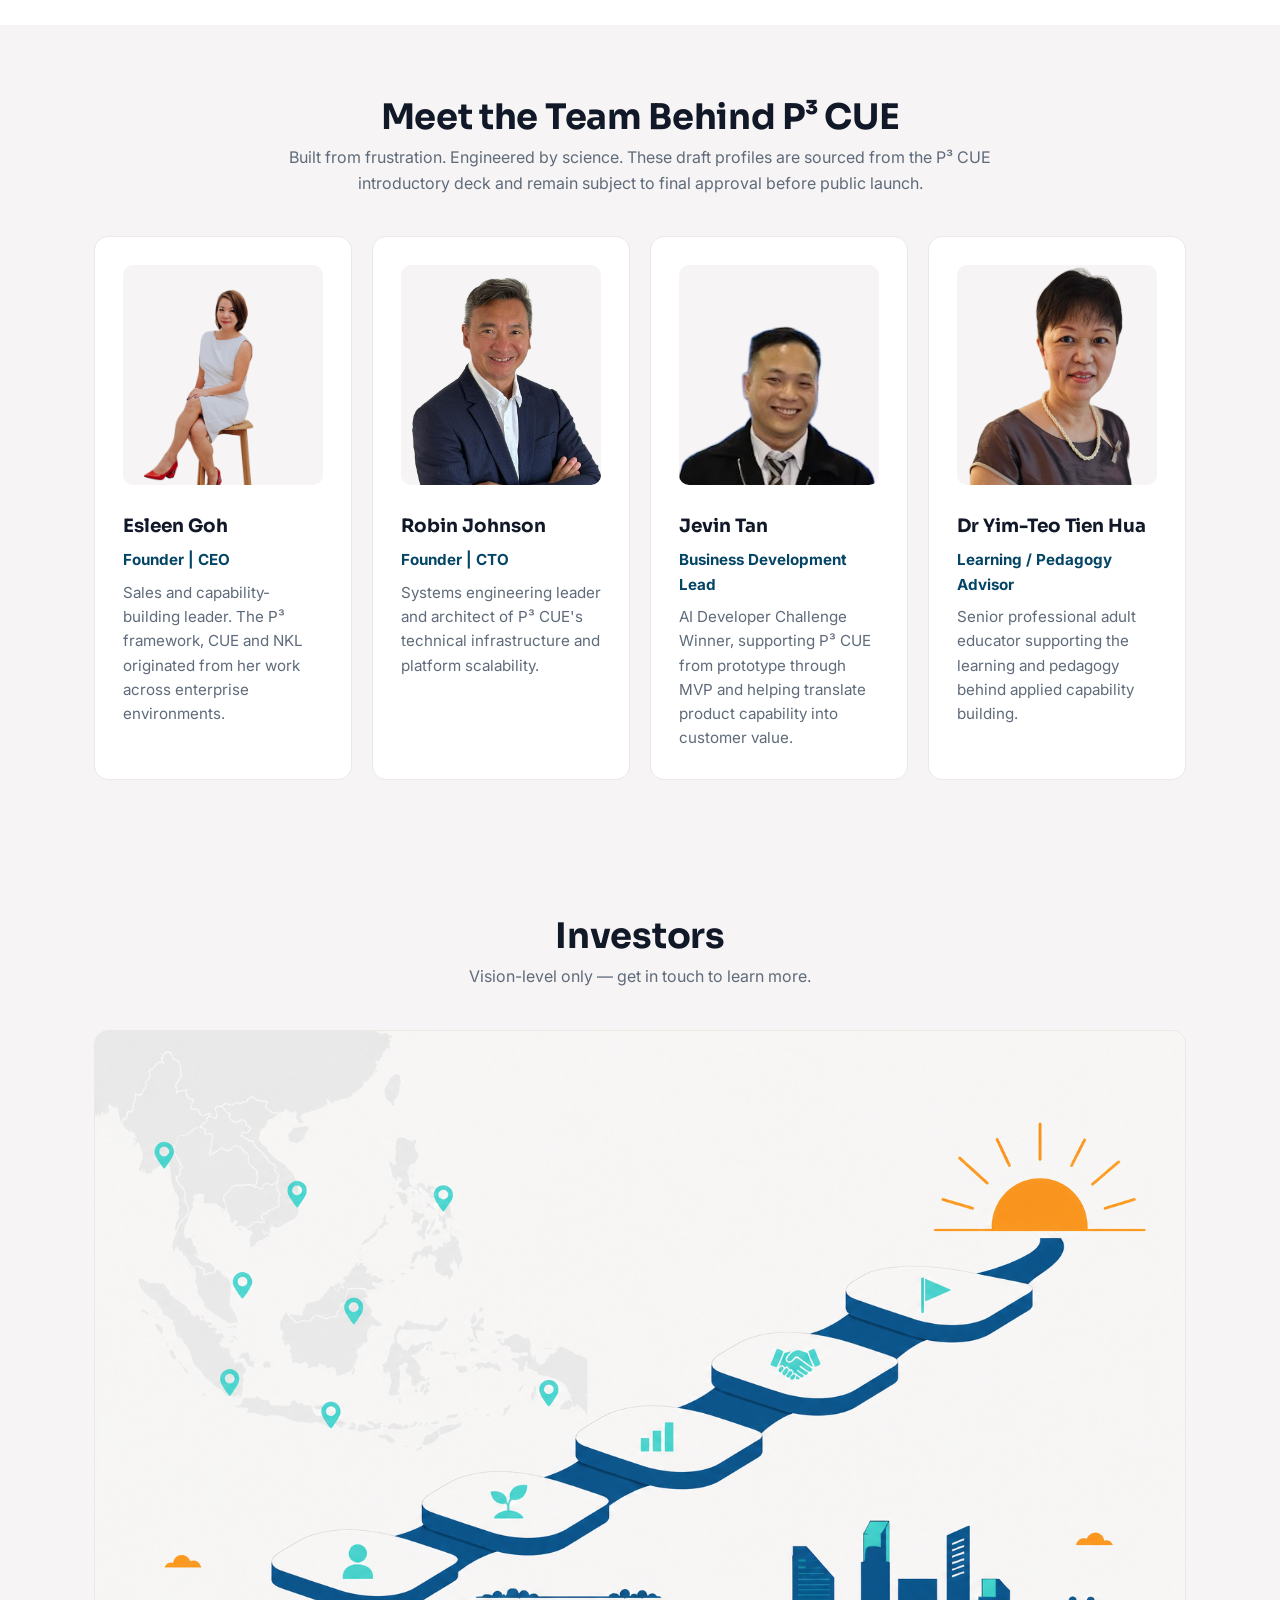
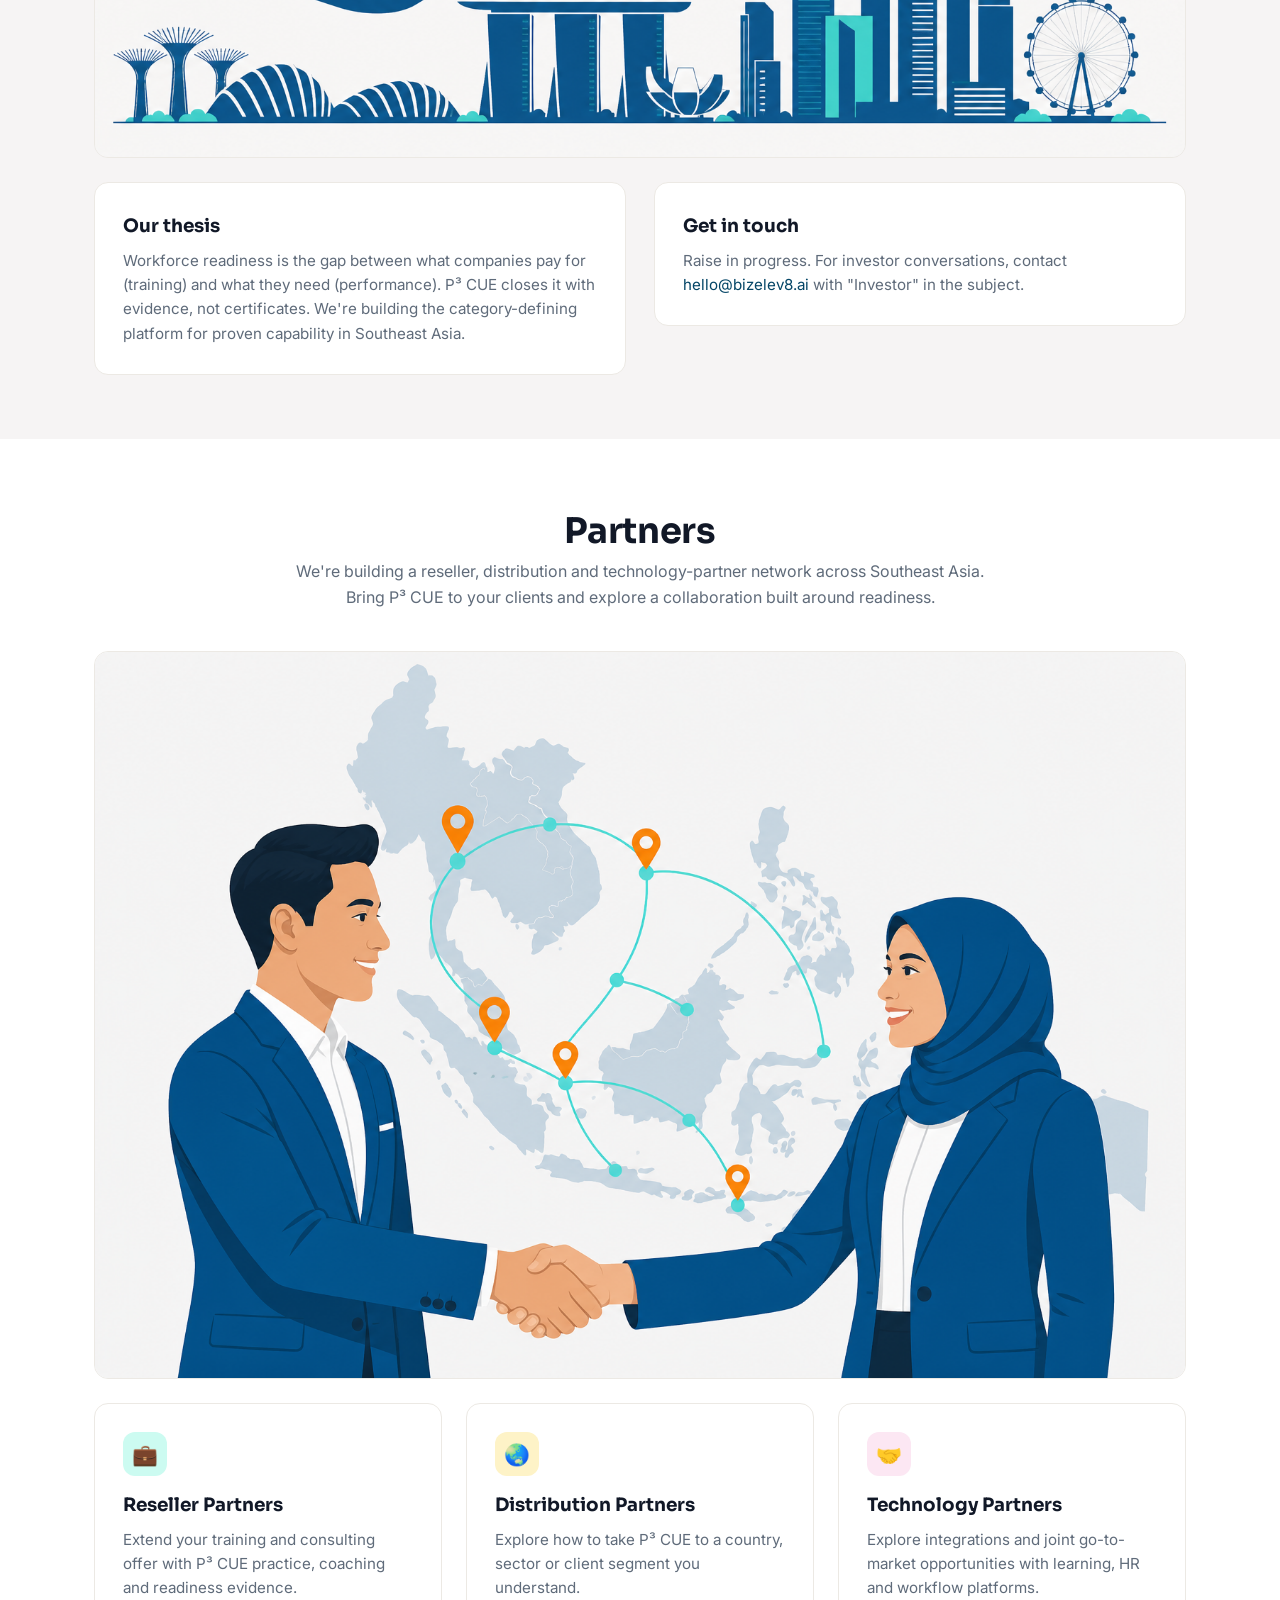
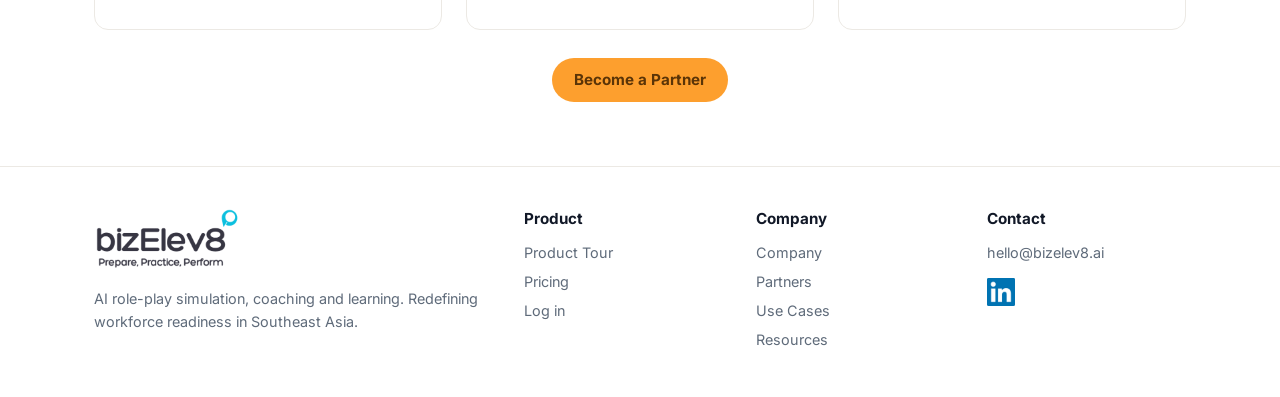
==== commit 0edc23ef: "feat: add reseller and founder team pages" ====
--- a/company.html
+++ b/company.html
@@ -5,7 +5,7 @@
 <a class="logo" href="index.html"><img src="assets/img/logo.gif?v=2" alt="bizElev8 P³ CUE" style="height:64px;width:auto"></a>
 <button class="nav-toggle" aria-label="Menu" aria-expanded="false" aria-controls="mnav" type="button"><span></span><span></span><span></span></button>
 <div class="nav-links" id="mnav">
-<a href="index.html#why">Why it matters</a><a href="product-tour.html">Our P³ CUE</a><a href="use-cases.html">Use cases</a><a href="company.html">Company</a>
+<a href="index.html#why">Why it matters</a><a href="product-tour.html">Our P³ CUE</a><a href="use-cases.html">Use cases</a><a href="company.html">Company</a><a href="partners.html">Partners</a>
 <div class="nav-cta"><a class="btn btn-ghost" href="https://app.bizelev8.ai">Log in</a><a class="btn btn-primary" href="pricing.html#contact">Get a demo</a></div>
 </div>
 <a class="btn btn-ghost" href="https://app.bizelev8.ai">Log in</a>
@@ -28,6 +28,15 @@
 </div></div></section>
 
 <section class="alt"><div class="wrap">
+<div class="sec-head"><h2>Meet the Team Behind P³ CUE</h2><p>Built from frustration. Engineered by science. These draft profiles are sourced from the P³ CUE introductory deck and remain subject to final approval before public launch.</p></div>
+<div class="grid-4">
+<div class="card"><img src="assets/img/team/esleen-goh.png" alt="Esleen Goh, Founder and CEO" style="width:100%;height:220px;object-fit:cover;object-position:top;border-radius:10px;background:#f6f4f4;margin-bottom:18px"><h3>Esleen Goh</h3><p style="color:var(--teal-dark);font-weight:700;margin-bottom:8px">Founder | CEO</p><p>Sales and capability-building leader. The P³ framework, CUE and NKL originated from her work across enterprise environments.</p></div>
+<div class="card"><img src="assets/img/team/robin-johnson.png" alt="Robin Johnson, Founder and CTO" style="width:100%;height:220px;object-fit:cover;object-position:top;border-radius:10px;background:#f6f4f4;margin-bottom:18px"><h3>Robin Johnson</h3><p style="color:var(--teal-dark);font-weight:700;margin-bottom:8px">Founder | CTO</p><p>Systems engineering leader and architect of P³ CUE's technical infrastructure and platform scalability.</p></div>
+<div class="card"><img src="assets/img/team/jevin-tan.png" alt="Jevin Tan, Business Development Lead" style="width:100%;height:220px;object-fit:cover;object-position:top;border-radius:10px;background:#f6f4f4;margin-bottom:18px"><h3>Jevin Tan</h3><p style="color:var(--teal-dark);font-weight:700;margin-bottom:8px">Business Development Lead</p><p>AI Developer Challenge Winner, supporting P³ CUE from prototype through MVP and helping translate product capability into customer value.</p></div>
+<div class="card"><img src="assets/img/team/yim-teo-tien-hua.png" alt="Dr Yim-Teo Tien Hua, Learning and Pedagogy Advisor" style="width:100%;height:220px;object-fit:contain;object-position:center;border-radius:10px;background:#f6f4f4;margin-bottom:18px"><h3>Dr Yim-Teo Tien Hua</h3><p style="color:var(--teal-dark);font-weight:700;margin-bottom:8px">Learning / Pedagogy Advisor</p><p>Senior professional adult educator supporting the learning and pedagogy behind applied capability building.</p></div>
+</div></div></section>
+
+<section class="alt"><div class="wrap">
 <div class="sec-head"><h2>Investors</h2><p>Vision-level only — get in touch to learn more.</p></div>
 <div style="margin-bottom:24px"><img src="assets/img/investors-vision-scenario.png" alt="P³ CUE growth vision across Southeast Asia" style="width:100%;height:auto;border-radius:var(--radius);border:1px solid var(--line);display:block"></div>
 <div class="grid-2" style="align-items:start">
@@ -36,42 +45,18 @@
 </div></div></section>
 
 <section><div class="wrap">
-<div class="sec-head"><h2>Partners</h2><p>We're building our reseller and distribution network across Southeast Asia. Bring P³ CUE to your clients and grow with the region's workforce-readiness leader.</p></div>
+<div class="sec-head"><h2>Partners</h2><p>We're building a reseller, distribution and technology-partner network across Southeast Asia. Bring P³ CUE to your clients and explore a collaboration built around readiness.</p></div>
 <div style="margin-bottom:24px"><img src="assets/img/partners-network-scenario.png" alt="bizElev8 partner network across Southeast Asia" style="width:100%;height:auto;border-radius:var(--radius);border:1px solid var(--line);display:block"></div>
 <div class="grid-3">
-<div class="card"><div class="icon-dot" style="background:#CCFBF1">💼</div><h3>Reseller Partners</h3><p>Bundle P³ CUE into your training and consulting offers. Attractive margins, protected territories, and sales enablement included.</p></div>
-<div class="card"><div class="icon-dot" style="background:#FEF3C7">🌏</div><h3>Distribution Partners</h3><p>Take P³ CUE to market at scale in your country or vertical. Localisation and industry-blueprint co-development support.</p></div>
-<div class="card"><div class="icon-dot" style="background:#FCE7F3">🤝</div><h3>Technology Partners</h3><p>Integrate with HR, LMS and talent platforms. API access and joint go-to-market opportunities.</p></div>
-</div></div></section>
-
-<section class="alt" id="register"><div class="wrap grid-2" style="align-items:start">
-<div>
-<h2 style="margin-bottom:8px">Register Your Interest</h2>
-<p style="color:var(--muted);margin-bottom:24px">Tell us about your business and we'll be in touch within two working days to explore fit.</p>
-<form class="form-card" data-lead-form="partner">
-<label for="company">Company Name</label><input id="company" name="company" type="text" placeholder="Your company" required minlength="2">
-<label for="name">Your Name</label><input id="name" name="name" type="text" placeholder="Full name" required minlength="2">
-<label for="email">Work Email</label><input id="email" name="email" type="email" placeholder="you@company.com" required>
-<label for="country">Country</label>
-<select id="country" name="country"><option>Singapore</option><option>Malaysia</option><option>Indonesia</option><option>Philippines</option><option>Thailand</option><option>Vietnam</option><option>Other</option></select>
-<label for="ptype">Partner Type</label>
-<select id="ptype" name="partnershipType"><option>Reseller Partner</option><option>Distribution Partner</option><option>Technology Partner</option></select>
-<label for="msg">Anything we should know?</label><textarea id="msg" name="message" rows="3" placeholder="Your clients, reach, or ideas"></textarea>
-<label style="display:flex;gap:8px;align-items:start;margin-top:16px"><input name="consent" type="checkbox" required style="width:auto;margin-top:5px"> <span>I agree to the <a href="privacy.html">Privacy Notice</a> and consent to being contacted about P³ CUE.</span></label>
-<div style="margin-top:20px"><button class="btn btn-primary" type="submit">Submit Registration</button></div>
-</form>
-</div>
-<div>
-<div class="card" style="margin-bottom:20px"><h3>What happens next</h3>
-<p>1. We review your registration<br>2. Discovery call (30 min)<br>3. Partner agreement &amp; onboarding<br>4. Sales enablement &amp; first co-selling</p></div>
-<div class="card" style="text-align:center"><h3>Partner programme overview</h3><p style="margin-bottom:14px">One-pager: margins, territories, enablement.</p><a class="btn btn-teal" href="mailto:hello@bizelev8.ai?subject=Partner%20programme%20overview">Request one-pager</a></div>
-</div>
-</div></section>
+<div class="card"><div class="icon-dot" style="background:#CCFBF1">💼</div><h3>Reseller Partners</h3><p>Extend your training and consulting offer with P³ CUE practice, coaching and readiness evidence.</p></div>
+<div class="card"><div class="icon-dot" style="background:#FEF3C7">🌏</div><h3>Distribution Partners</h3><p>Explore how to take P³ CUE to a country, sector or client segment you understand.</p></div>
+<div class="card"><div class="icon-dot" style="background:#FCE7F3">🤝</div><h3>Technology Partners</h3><p>Explore integrations and joint go-to-market opportunities with learning, HR and workflow platforms.</p></div>
+</div><div style="text-align:center;margin-top:28px"><a class="btn btn-primary" href="partners.html#register">Become a Partner</a></div></div></section>
 
 <footer><div class="wrap foot-grid">
 <div><img src="assets/img/logo.gif?v=2" alt="bizElev8" style="height:64px;width:auto"><p style="margin-top:10px">AI role-play simulation, coaching and learning. Redefining workforce readiness in Southeast Asia.</p></div>
 <div><h4>Product</h4><a href="product-tour.html">Product Tour</a><a href="pricing.html">Pricing</a><a href="https://app.bizelev8.ai">Log in</a></div>
-<div><h4>Company</h4><a href="company.html">Partners</a><a href="use-cases.html">Use Cases</a><a href="resources.html">Resources</a></div>
+<div><h4>Company</h4><a href="company.html">Company</a><a href="partners.html">Partners</a><a href="use-cases.html">Use Cases</a><a href="resources.html">Resources</a></div>
 <div><h4>Contact</h4><a href="mailto:hello@bizelev8.ai">hello@bizelev8.ai</a><a href="https://www.linkedin.com/company/bizelev8" aria-label="LinkedIn"><img src="assets/img/linkedin.png" alt="LinkedIn" style="width:28px;height:28px;margin-top:8px"></a></div>
 </div></footer>
 <script src="nav.js" defer></script><script src="posthog.js"></script><script src="lead-capture.js"></script>
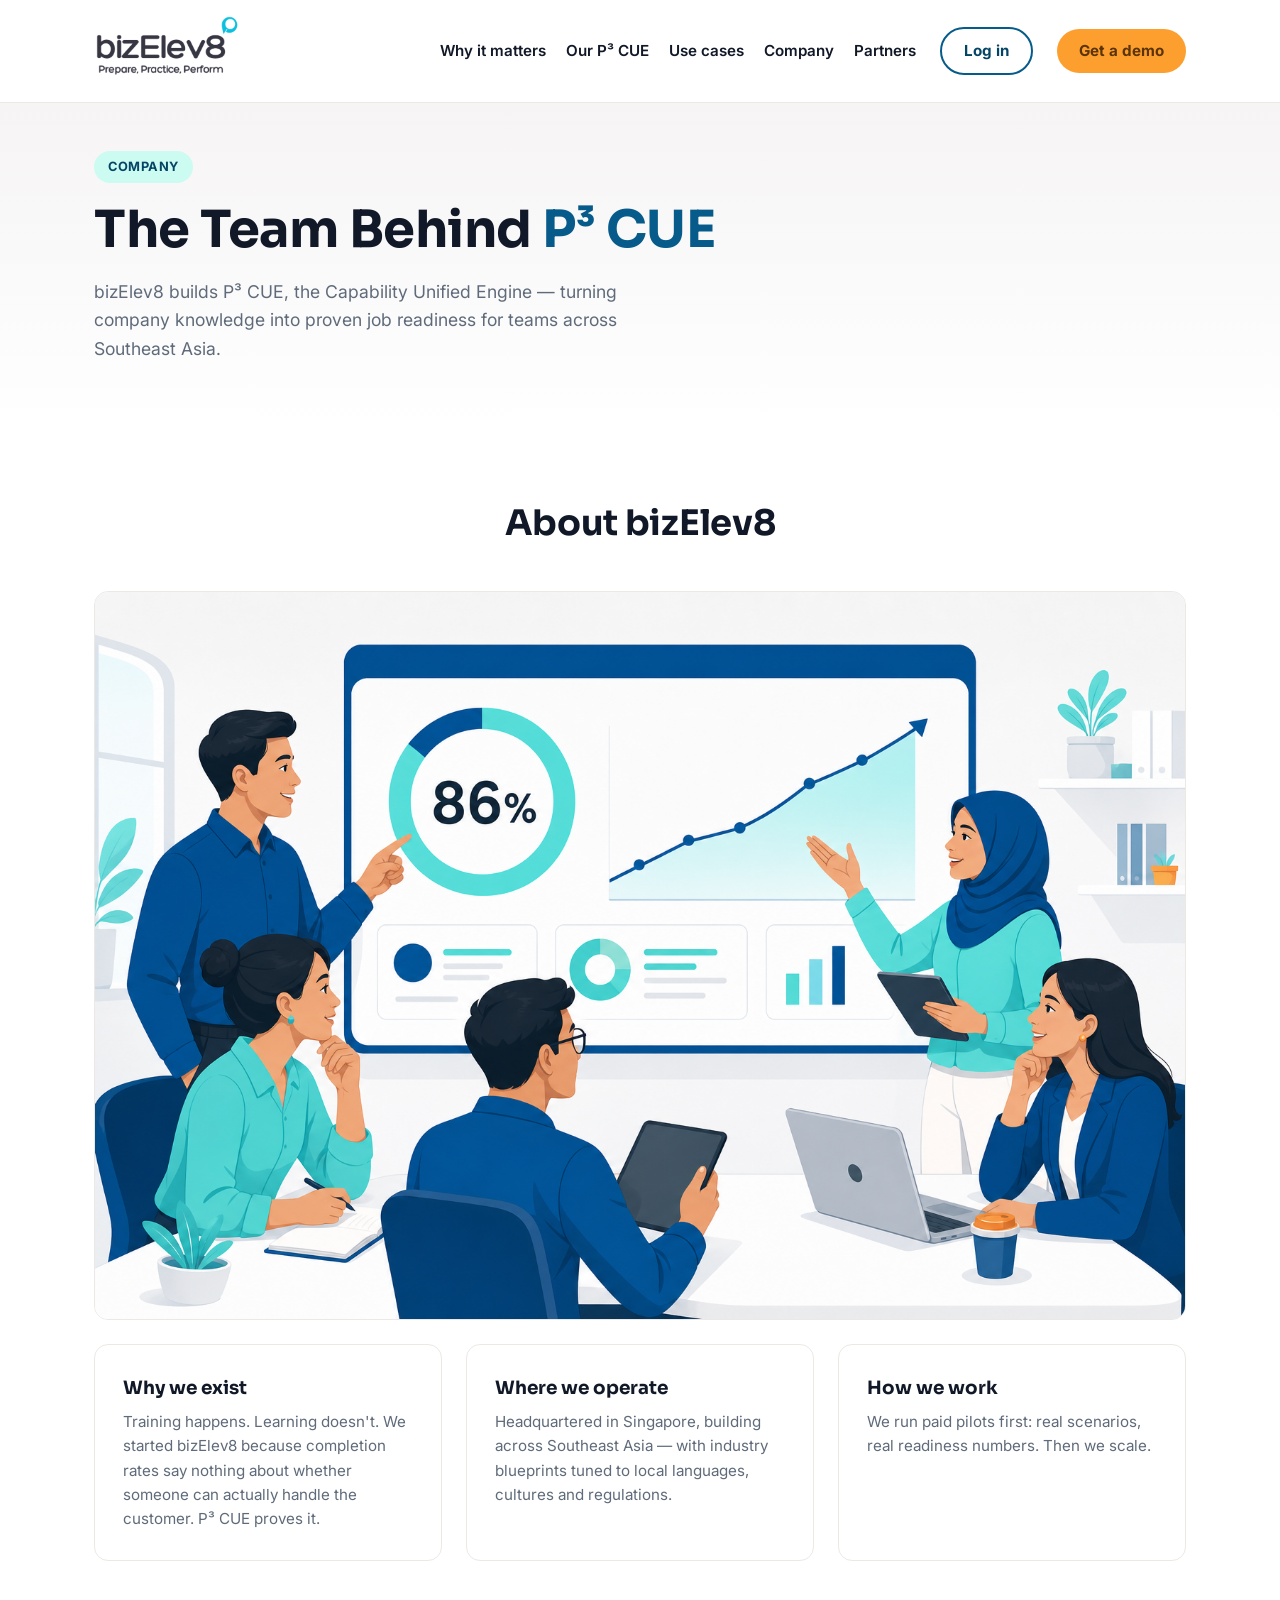
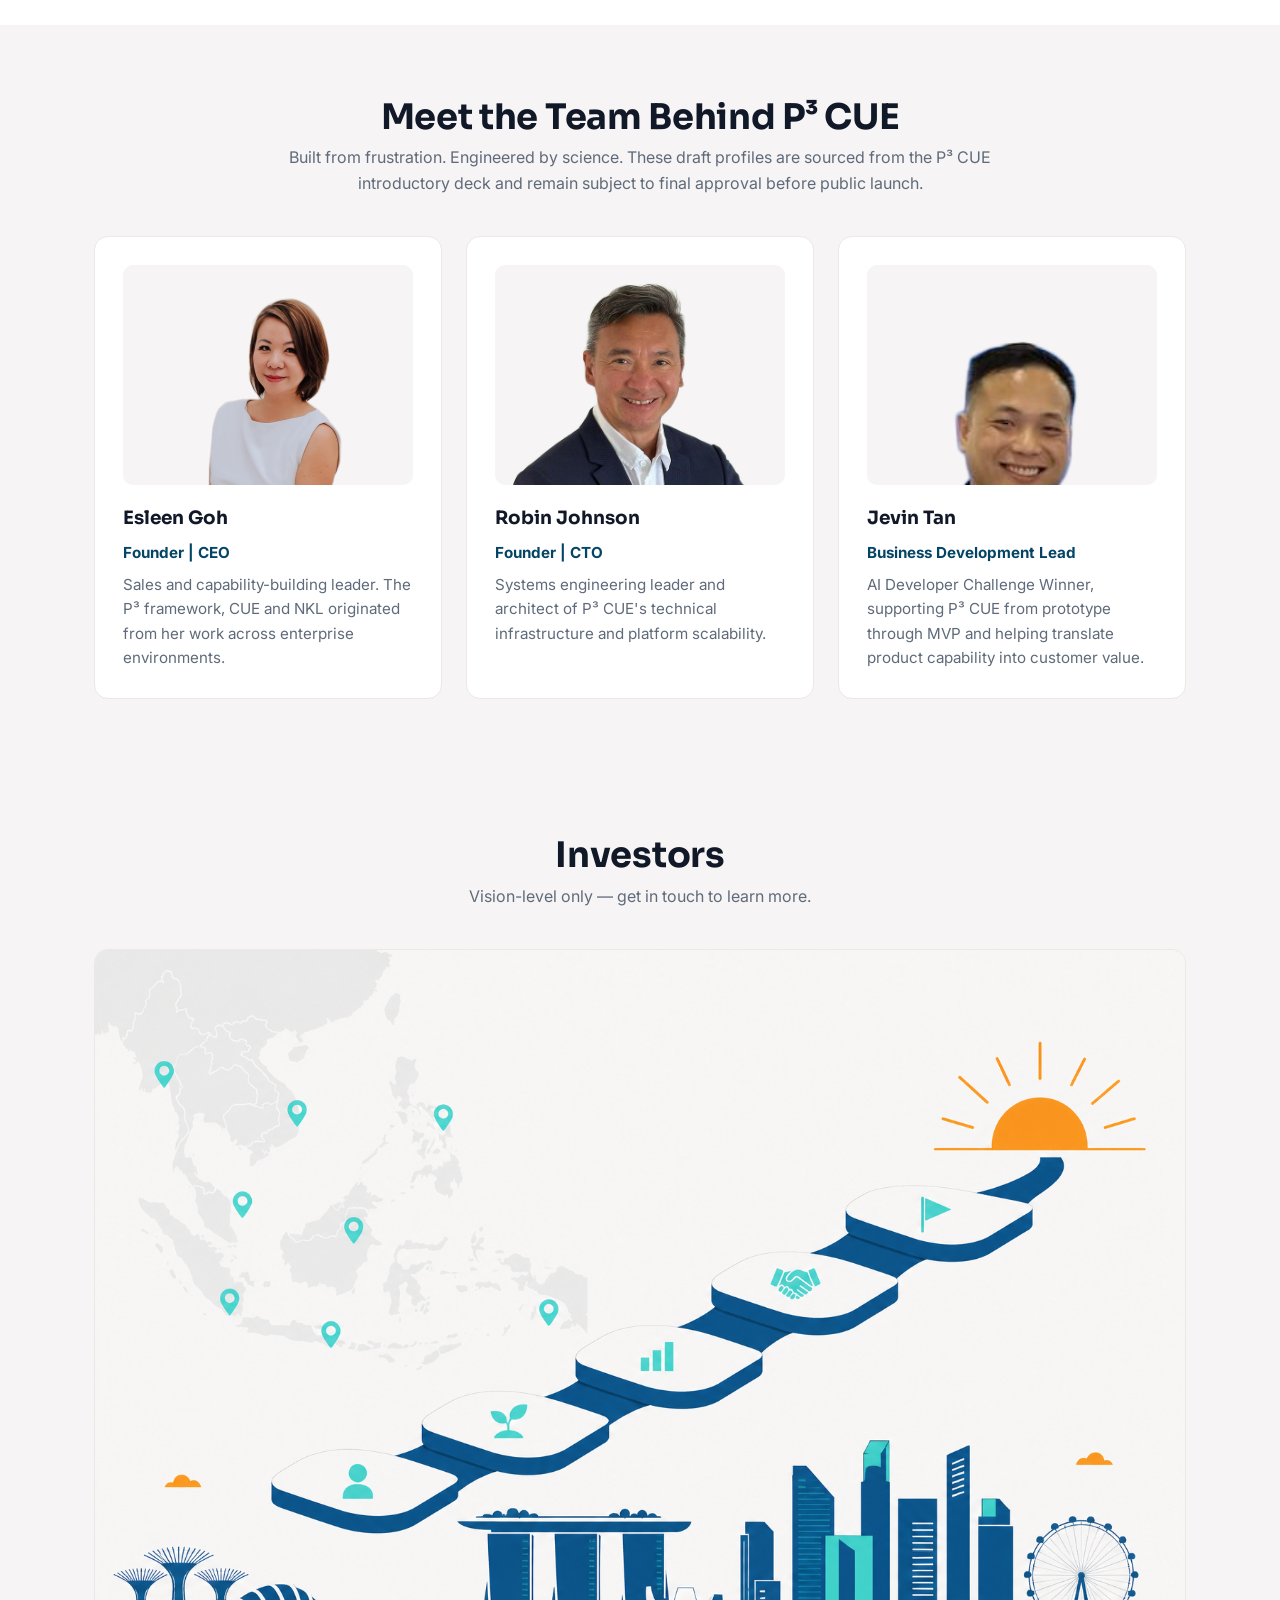
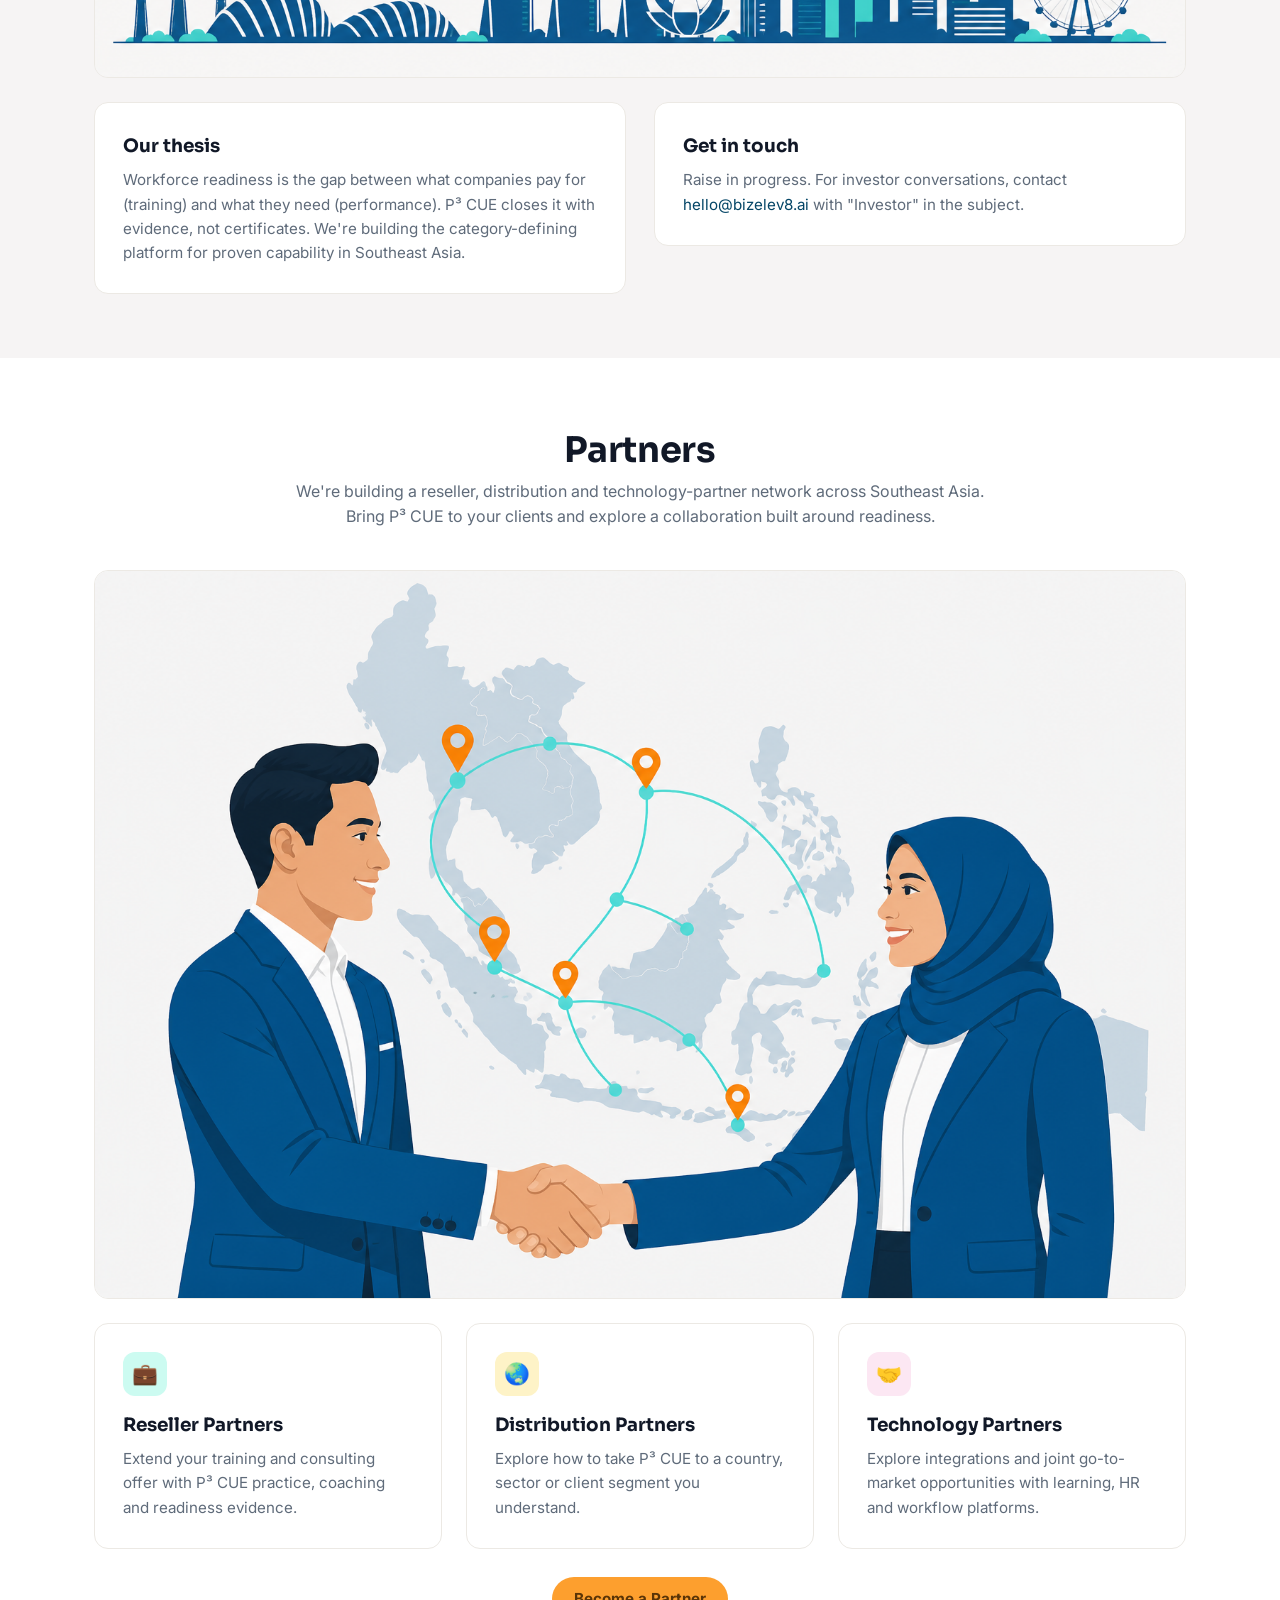
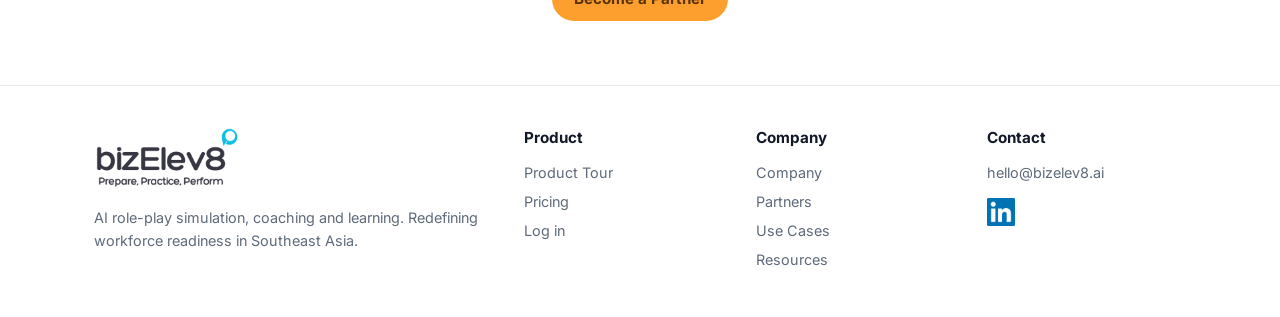
==== commit 85e72151: "fix: align founder portraits" ====
--- a/company.html
+++ b/company.html
@@ -29,11 +29,10 @@
 
 <section class="alt"><div class="wrap">
 <div class="sec-head"><h2>Meet the Team Behind P³ CUE</h2><p>Built from frustration. Engineered by science. These draft profiles are sourced from the P³ CUE introductory deck and remain subject to final approval before public launch.</p></div>
-<div class="grid-4">
-<div class="card"><img src="assets/img/team/esleen-goh.png" alt="Esleen Goh, Founder and CEO" style="width:100%;height:220px;object-fit:cover;object-position:top;border-radius:10px;background:#f6f4f4;margin-bottom:18px"><h3>Esleen Goh</h3><p style="color:var(--teal-dark);font-weight:700;margin-bottom:8px">Founder | CEO</p><p>Sales and capability-building leader. The P³ framework, CUE and NKL originated from her work across enterprise environments.</p></div>
-<div class="card"><img src="assets/img/team/robin-johnson.png" alt="Robin Johnson, Founder and CTO" style="width:100%;height:220px;object-fit:cover;object-position:top;border-radius:10px;background:#f6f4f4;margin-bottom:18px"><h3>Robin Johnson</h3><p style="color:var(--teal-dark);font-weight:700;margin-bottom:8px">Founder | CTO</p><p>Systems engineering leader and architect of P³ CUE's technical infrastructure and platform scalability.</p></div>
-<div class="card"><img src="assets/img/team/jevin-tan.png" alt="Jevin Tan, Business Development Lead" style="width:100%;height:220px;object-fit:cover;object-position:top;border-radius:10px;background:#f6f4f4;margin-bottom:18px"><h3>Jevin Tan</h3><p style="color:var(--teal-dark);font-weight:700;margin-bottom:8px">Business Development Lead</p><p>AI Developer Challenge Winner, supporting P³ CUE from prototype through MVP and helping translate product capability into customer value.</p></div>
-<div class="card"><img src="assets/img/team/yim-teo-tien-hua.png" alt="Dr Yim-Teo Tien Hua, Learning and Pedagogy Advisor" style="width:100%;height:220px;object-fit:contain;object-position:center;border-radius:10px;background:#f6f4f4;margin-bottom:18px"><h3>Dr Yim-Teo Tien Hua</h3><p style="color:var(--teal-dark);font-weight:700;margin-bottom:8px">Learning / Pedagogy Advisor</p><p>Senior professional adult educator supporting the learning and pedagogy behind applied capability building.</p></div>
+<div class="grid-3 team-grid">
+<div class="card"><div class="team-photo team-photo--esleen"><img src="assets/img/team/esleen-goh.png" alt="Esleen Goh, Founder and CEO"></div><h3>Esleen Goh</h3><p style="color:var(--teal-dark);font-weight:700;margin-bottom:8px">Founder | CEO</p><p>Sales and capability-building leader. The P³ framework, CUE and NKL originated from her work across enterprise environments.</p></div>
+<div class="card"><div class="team-photo team-photo--robin"><img src="assets/img/team/robin-johnson.png" alt="Robin Johnson, Founder and CTO"></div><h3>Robin Johnson</h3><p style="color:var(--teal-dark);font-weight:700;margin-bottom:8px">Founder | CTO</p><p>Systems engineering leader and architect of P³ CUE's technical infrastructure and platform scalability.</p></div>
+<div class="card"><div class="team-photo team-photo--jevin"><img src="assets/img/team/jevin-tan.png" alt="Jevin Tan, Business Development Lead"></div><h3>Jevin Tan</h3><p style="color:var(--teal-dark);font-weight:700;margin-bottom:8px">Business Development Lead</p><p>AI Developer Challenge Winner, supporting P³ CUE from prototype through MVP and helping translate product capability into customer value.</p></div>
 </div></div></section>
 
 <section class="alt"><div class="wrap">
--- a/styles.css
+++ b/styles.css
@@ -52,6 +52,11 @@
 .grid-3{display:grid;grid-template-columns:repeat(3,1fr);gap:24px}
 .grid-4{display:grid;grid-template-columns:repeat(4,1fr);gap:20px}
 .grid-2{display:grid;grid-template-columns:1fr 1fr;gap:28px}
+.team-photo{width:100%;height:220px;overflow:hidden;border-radius:10px;background:#f6f4f4;margin-bottom:18px}
+.team-photo img{display:block;width:100%;height:100%;object-fit:cover;object-position:50% 0}
+.team-photo--esleen img{transform:scale(1.7);transform-origin:50% 18%}
+.team-photo--robin img{transform:scale(1);transform-origin:50% 18%}
+.team-photo--jevin img{object-position:50% 10%;transform:scale(1.05);transform-origin:50% 20%}
 .card{background:#fff;border:1px solid var(--line);border-radius:var(--radius);padding:28px;transition:.2s}
 .card:hover{box-shadow:0 16px 32px -16px rgba(15,23,42,.18);transform:translateY(-2px)}
 .card h3{margin-bottom:8px;font-size:1.15rem}
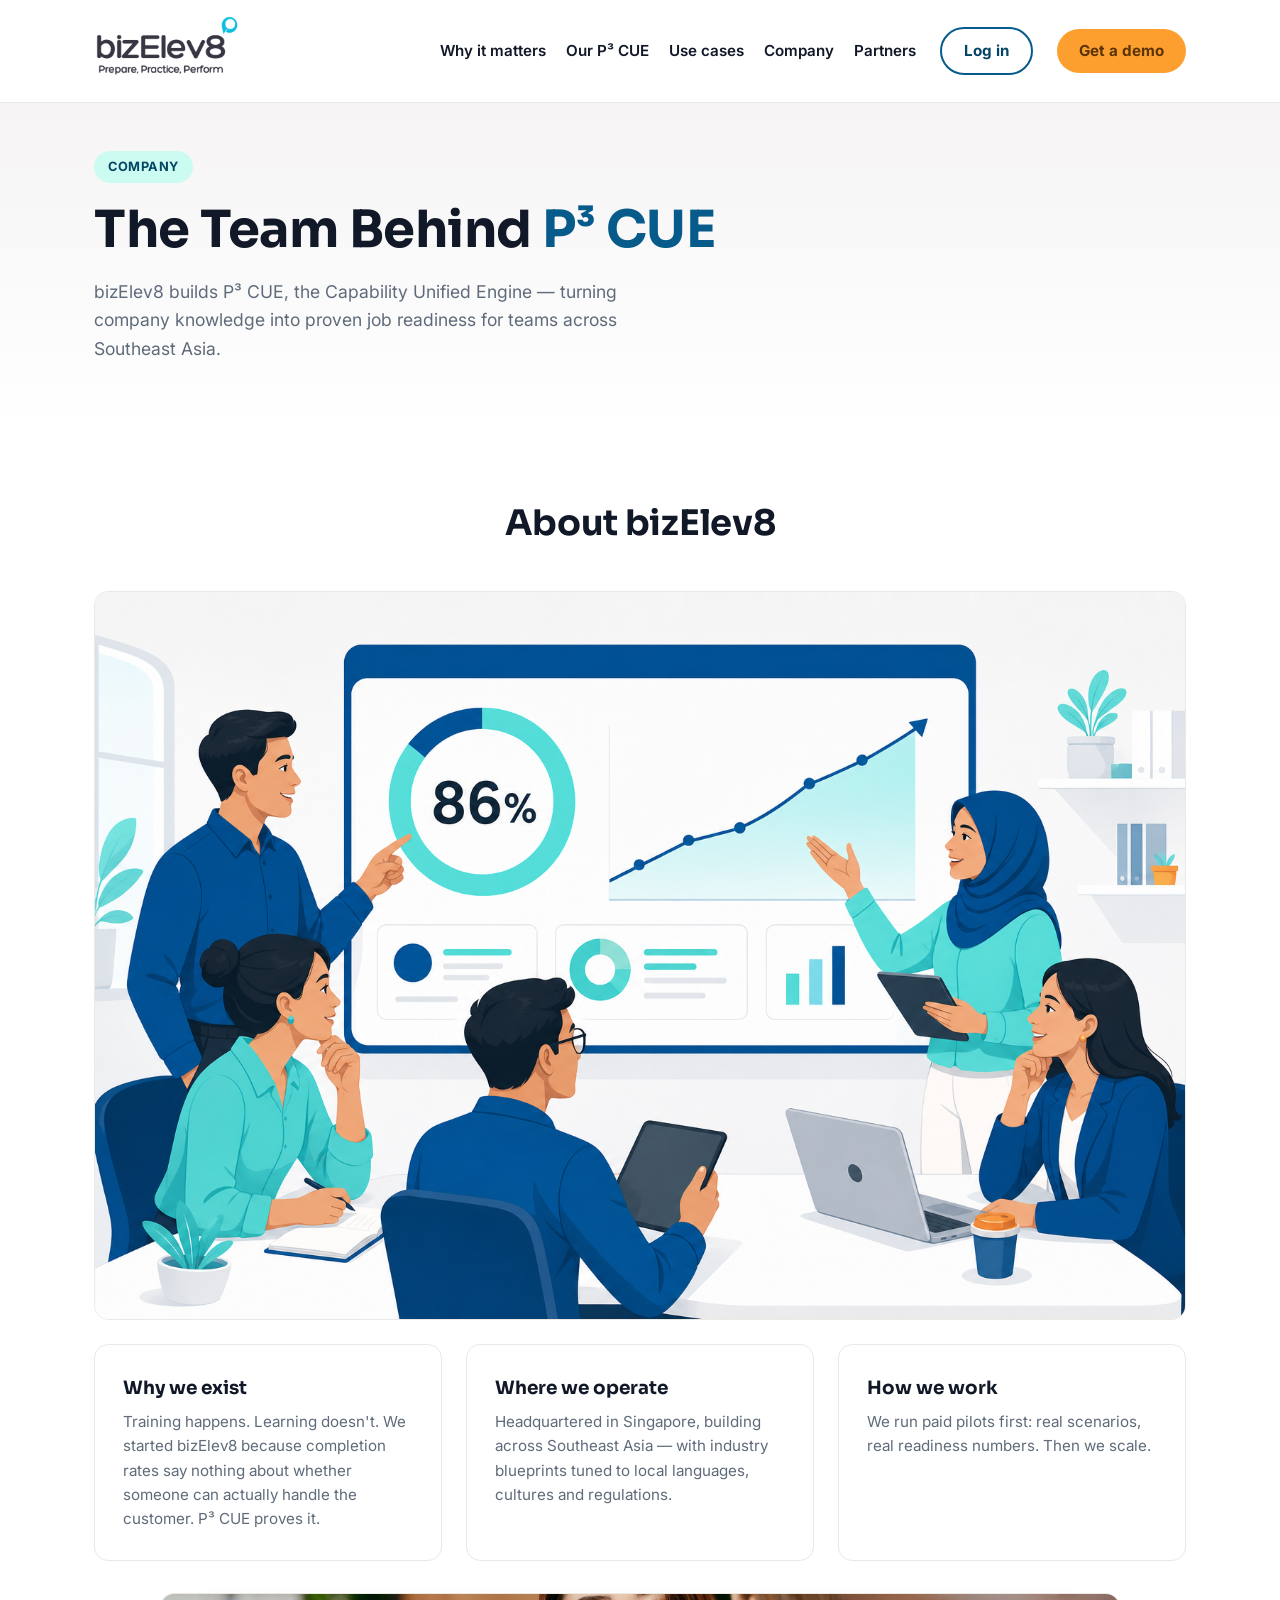
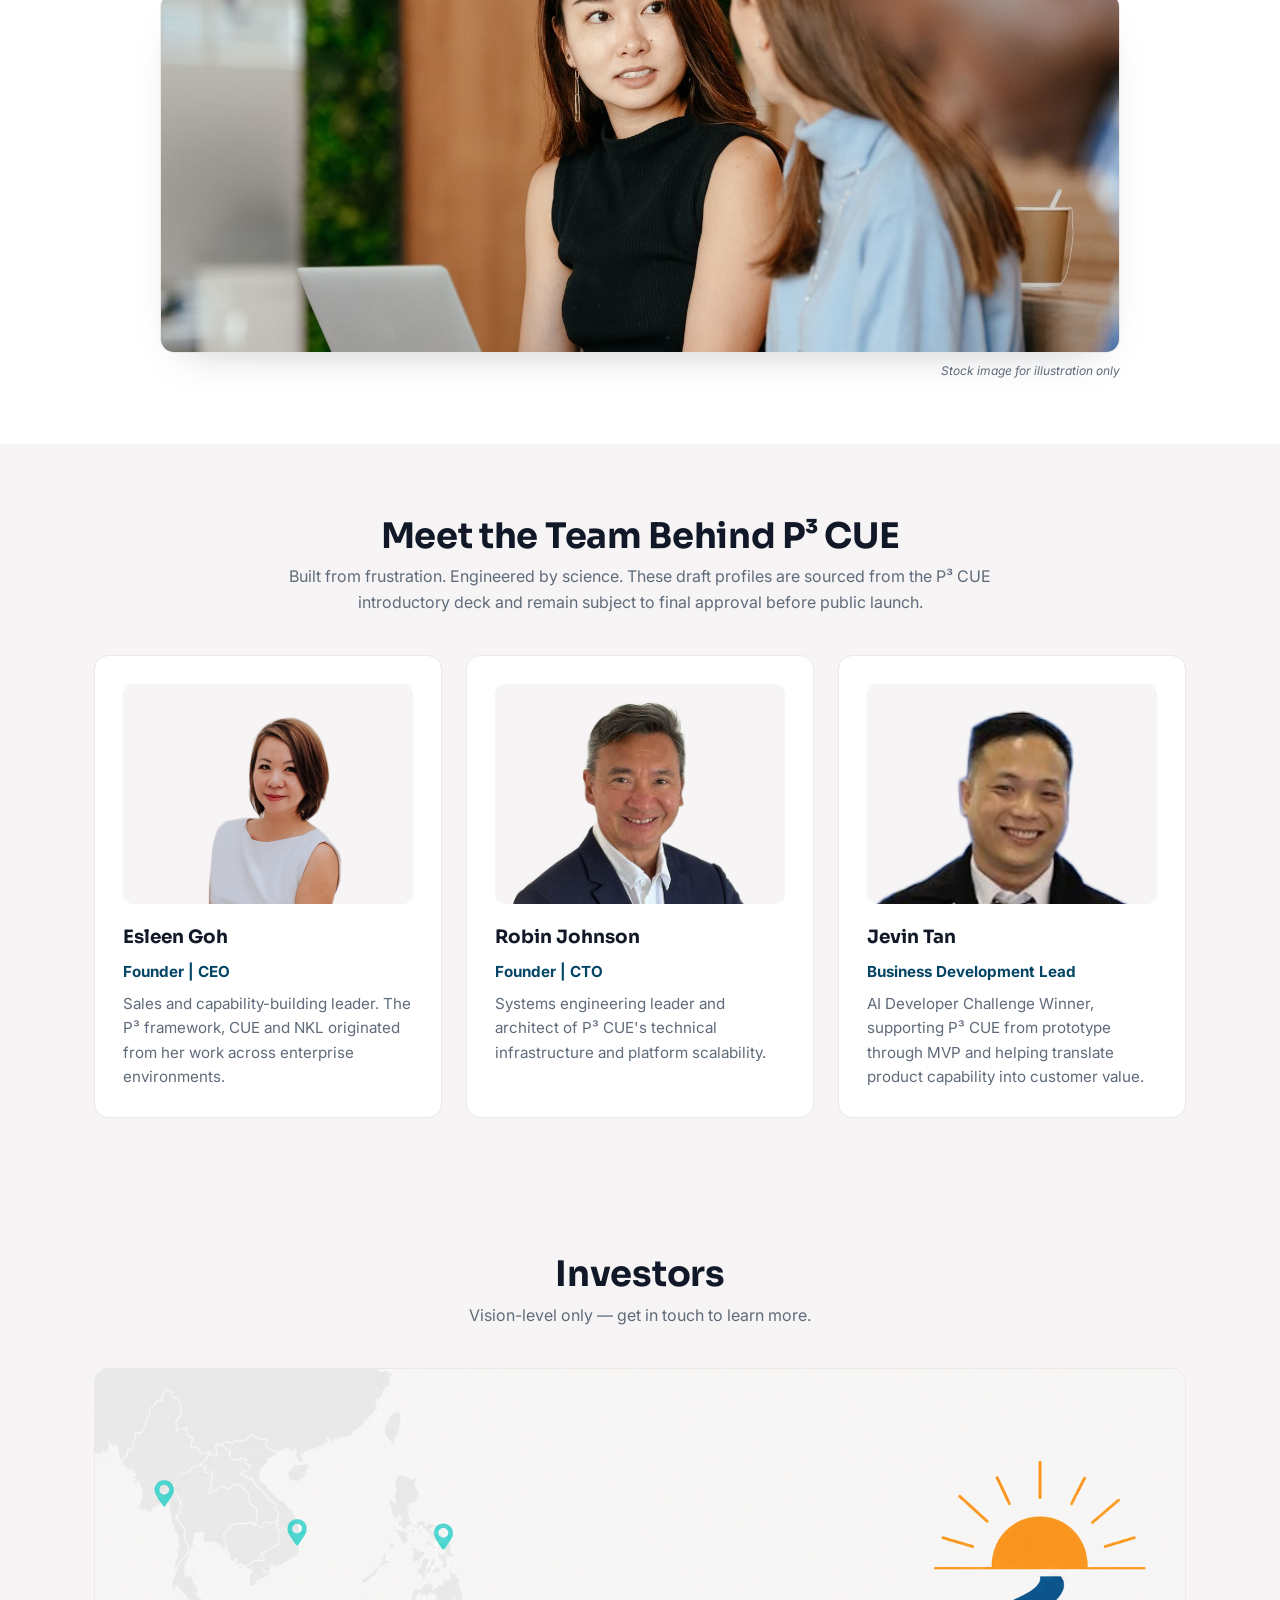
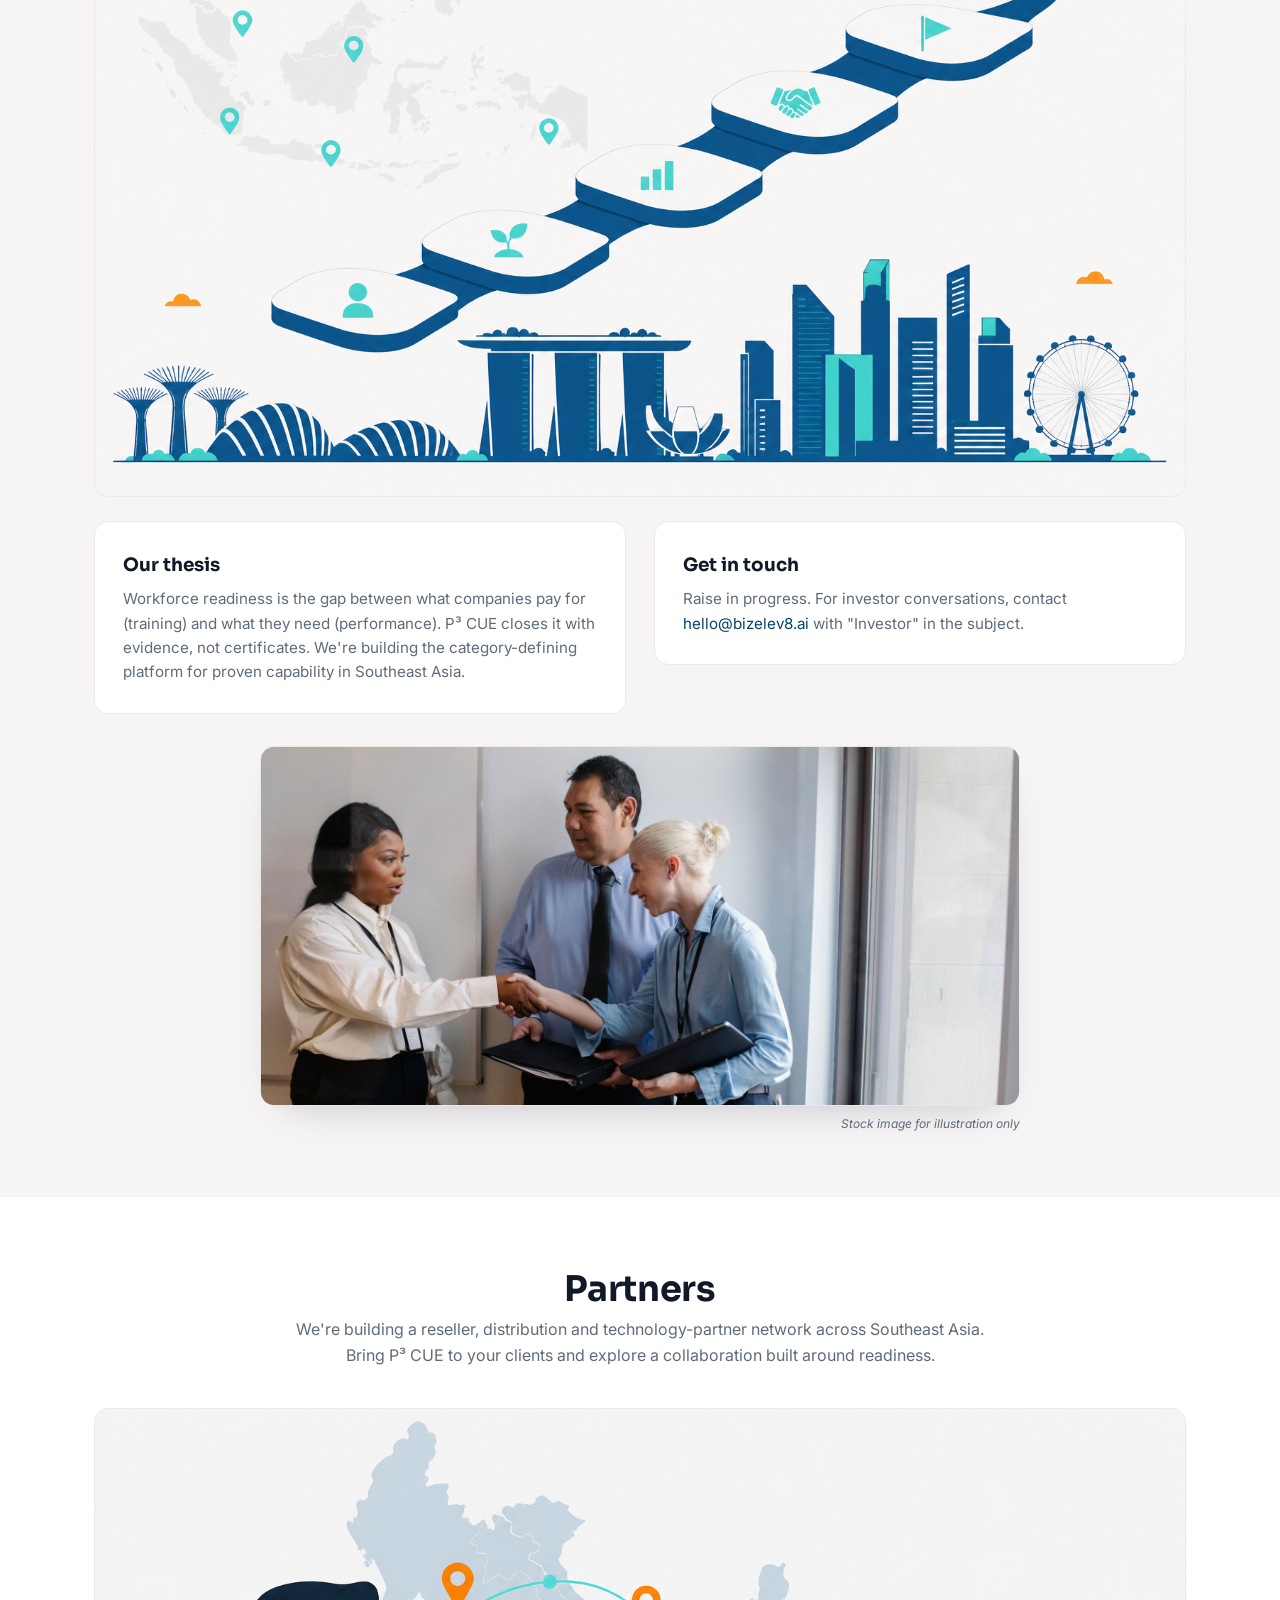
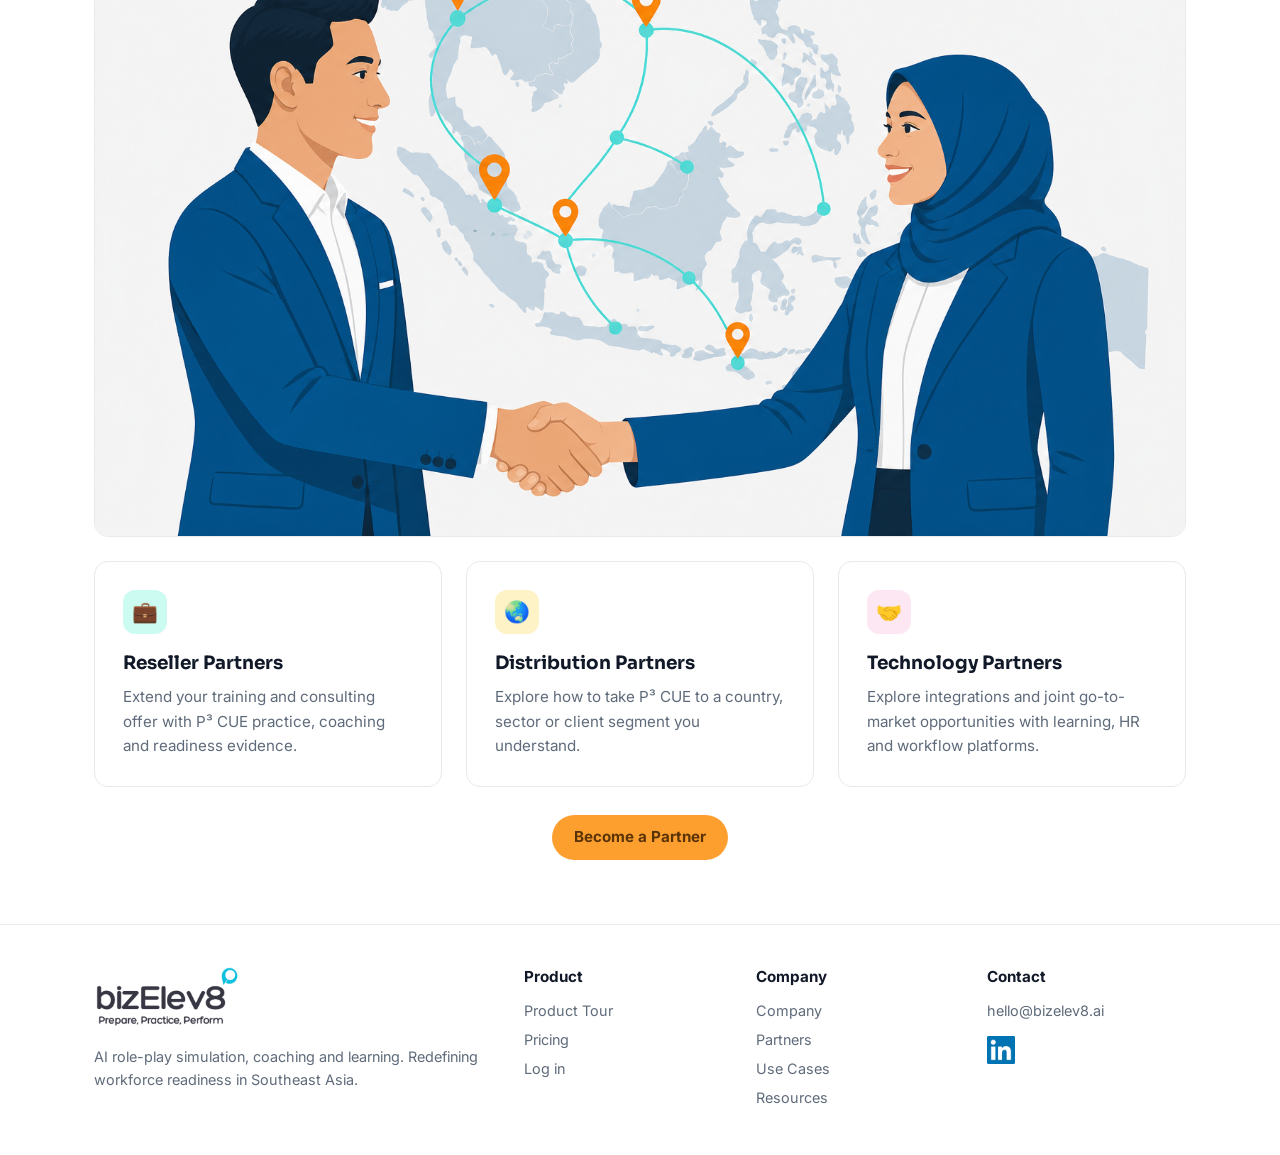
==== commit cf8356fe: "feat: add illustrative stock photo accents" ====
--- a/company.html
+++ b/company.html
@@ -25,7 +25,12 @@
 <div class="card"><h3>Why we exist</h3><p>Training happens. Learning doesn't. We started bizElev8 because completion rates say nothing about whether someone can actually handle the customer. P³ CUE proves it.</p></div>
 <div class="card"><h3>Where we operate</h3><p>Headquartered in Singapore, building across Southeast Asia — with industry blueprints tuned to local languages, cultures and regulations.</p></div>
 <div class="card"><h3>How we work</h3><p>We run paid pilots first: real scenarios, real readiness numbers. Then we scale.</p></div>
-</div></div></section>
+</div>
+<figure class="stock-accent-figure stock-accent-figure--wide">
+<img class="stock-accent" data-stock-source="pexels" src="assets/img/stock/stock-6457537-collaboration.jpg" alt="Diverse colleagues discussing a business plan in a modern office">
+<figcaption class="stock-caption">Stock image for illustration only</figcaption>
+</figure>
+</div></section>
 
 <section class="alt"><div class="wrap">
 <div class="sec-head"><h2>Meet the Team Behind P³ CUE</h2><p>Built from frustration. Engineered by science. These draft profiles are sourced from the P³ CUE introductory deck and remain subject to final approval before public launch.</p></div>
@@ -41,7 +46,12 @@
 <div class="grid-2" style="align-items:start">
 <div class="card"><h3>Our thesis</h3><p>Workforce readiness is the gap between what companies pay for (training) and what they need (performance). P³ CUE closes it with evidence, not certificates. We're building the category-defining platform for proven capability in Southeast Asia.</p></div>
 <div class="card"><h3>Get in touch</h3><p>Raise in progress. For investor conversations, contact <a href="mailto:hello@bizelev8.ai">hello@bizelev8.ai</a> with "Investor" in the subject.</p></div>
-</div></div></section>
+</div>
+<figure class="stock-accent-figure stock-accent-figure--compact">
+<img class="stock-accent" data-stock-source="pexels" src="assets/img/stock/stock-5668828-handshake.jpg" alt="Business partners shaking hands during a collaborative office meeting">
+<figcaption class="stock-caption">Stock image for illustration only</figcaption>
+</figure>
+</div></section>
 
 <section><div class="wrap">
 <div class="sec-head"><h2>Partners</h2><p>We're building a reseller, distribution and technology-partner network across Southeast Asia. Bring P³ CUE to your clients and explore a collaboration built around readiness.</p></div>
--- a/styles.css
+++ b/styles.css
@@ -56,7 +56,12 @@
 .team-photo img{display:block;width:100%;height:100%;object-fit:cover;object-position:50% 0}
 .team-photo--esleen img{transform:scale(1.7);transform-origin:50% 18%}
 .team-photo--robin img{transform:scale(1);transform-origin:50% 18%}
-.team-photo--jevin img{object-position:50% 10%;transform:scale(1.05);transform-origin:50% 20%}
+.team-photo--jevin img{object-position:50% 45%;transform:scale(1);transform-origin:50% 45%}
+.stock-accent-figure{margin:32px auto 0;padding:0;max-width:960px}
+.stock-accent-figure--compact{max-width:760px}
+.stock-accent-figure--home{max-width:720px;margin-top:0}
+.stock-accent{display:block;width:100%;height:auto;max-height:360px;object-fit:cover;border:1px solid var(--line);border-radius:var(--radius);box-shadow:0 18px 42px -28px rgba(15,23,42,.34)}
+.stock-caption{margin-top:8px;color:var(--muted);font-size:.75rem;font-style:italic;text-align:right}
 .card{background:#fff;border:1px solid var(--line);border-radius:var(--radius);padding:28px;transition:.2s}
 .card:hover{box-shadow:0 16px 32px -16px rgba(15,23,42,.18);transform:translateY(-2px)}
 .card h3{margin-bottom:8px;font-size:1.15rem}
